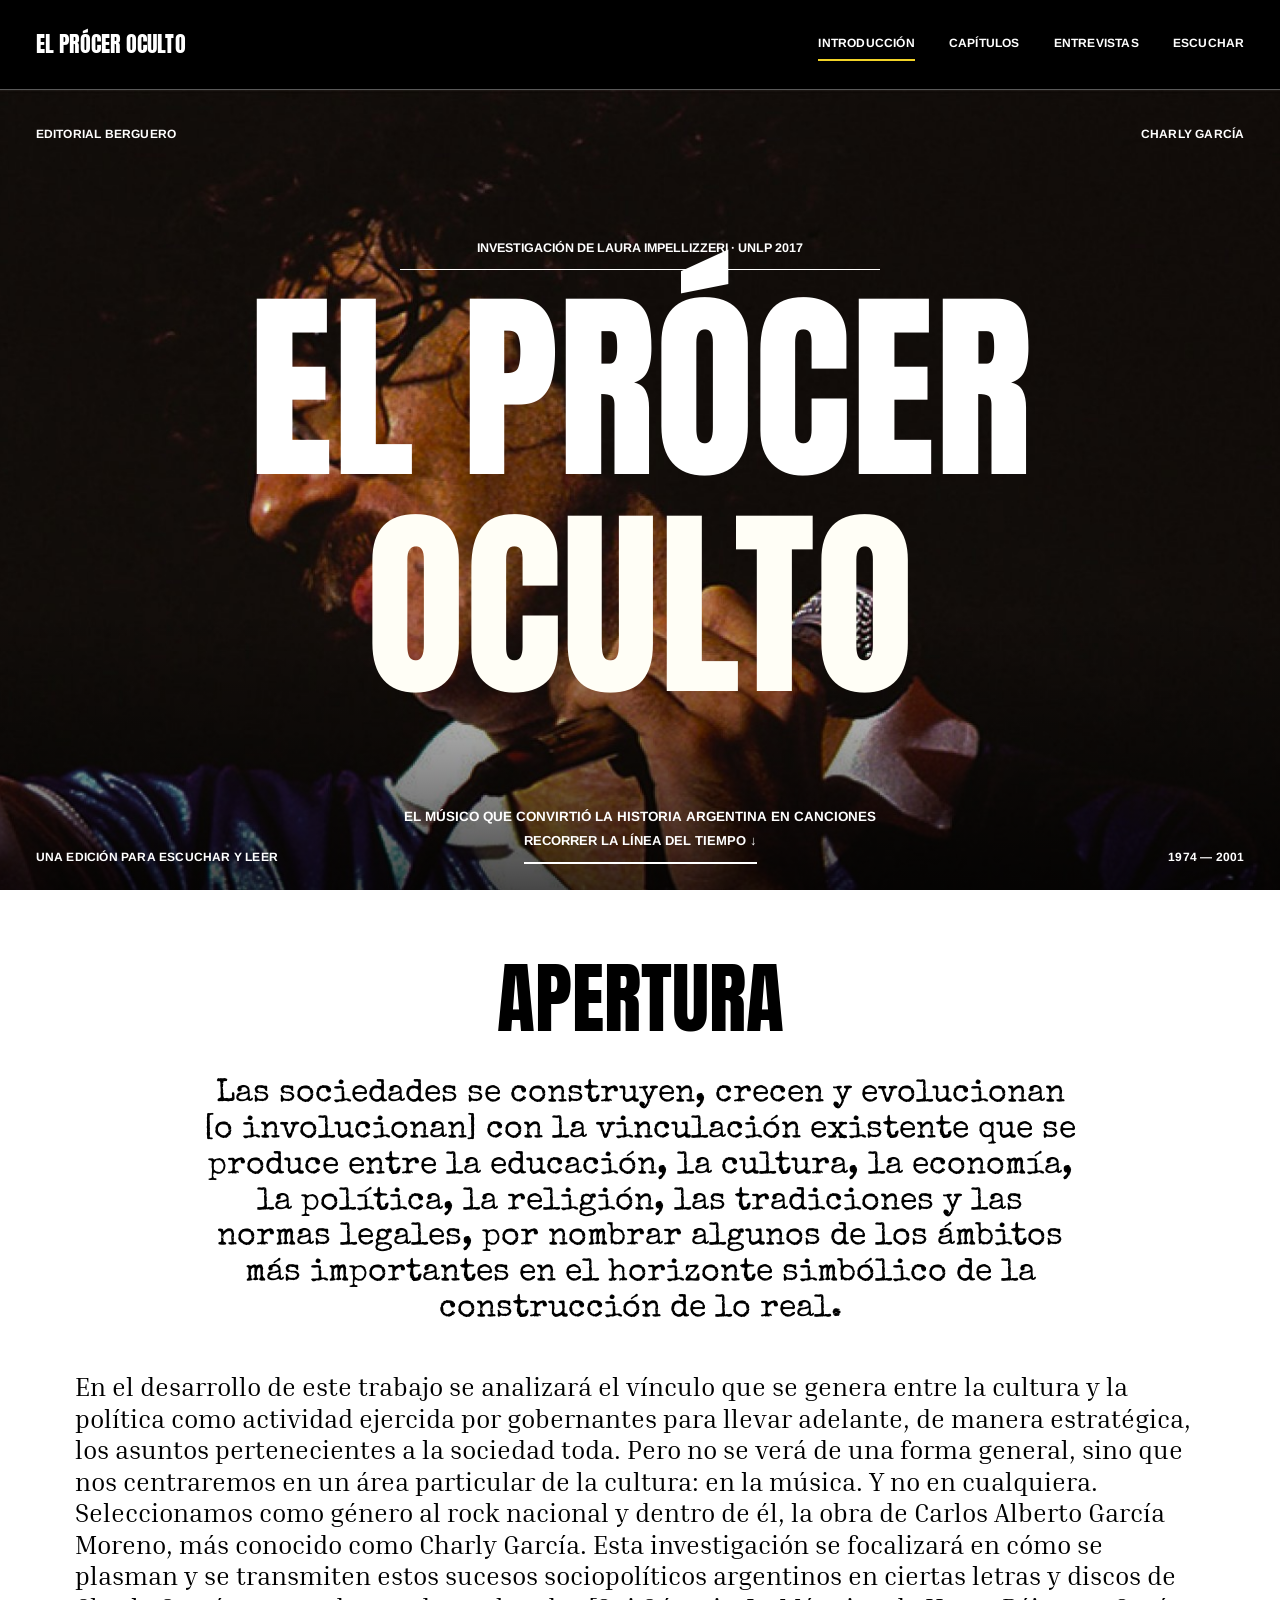
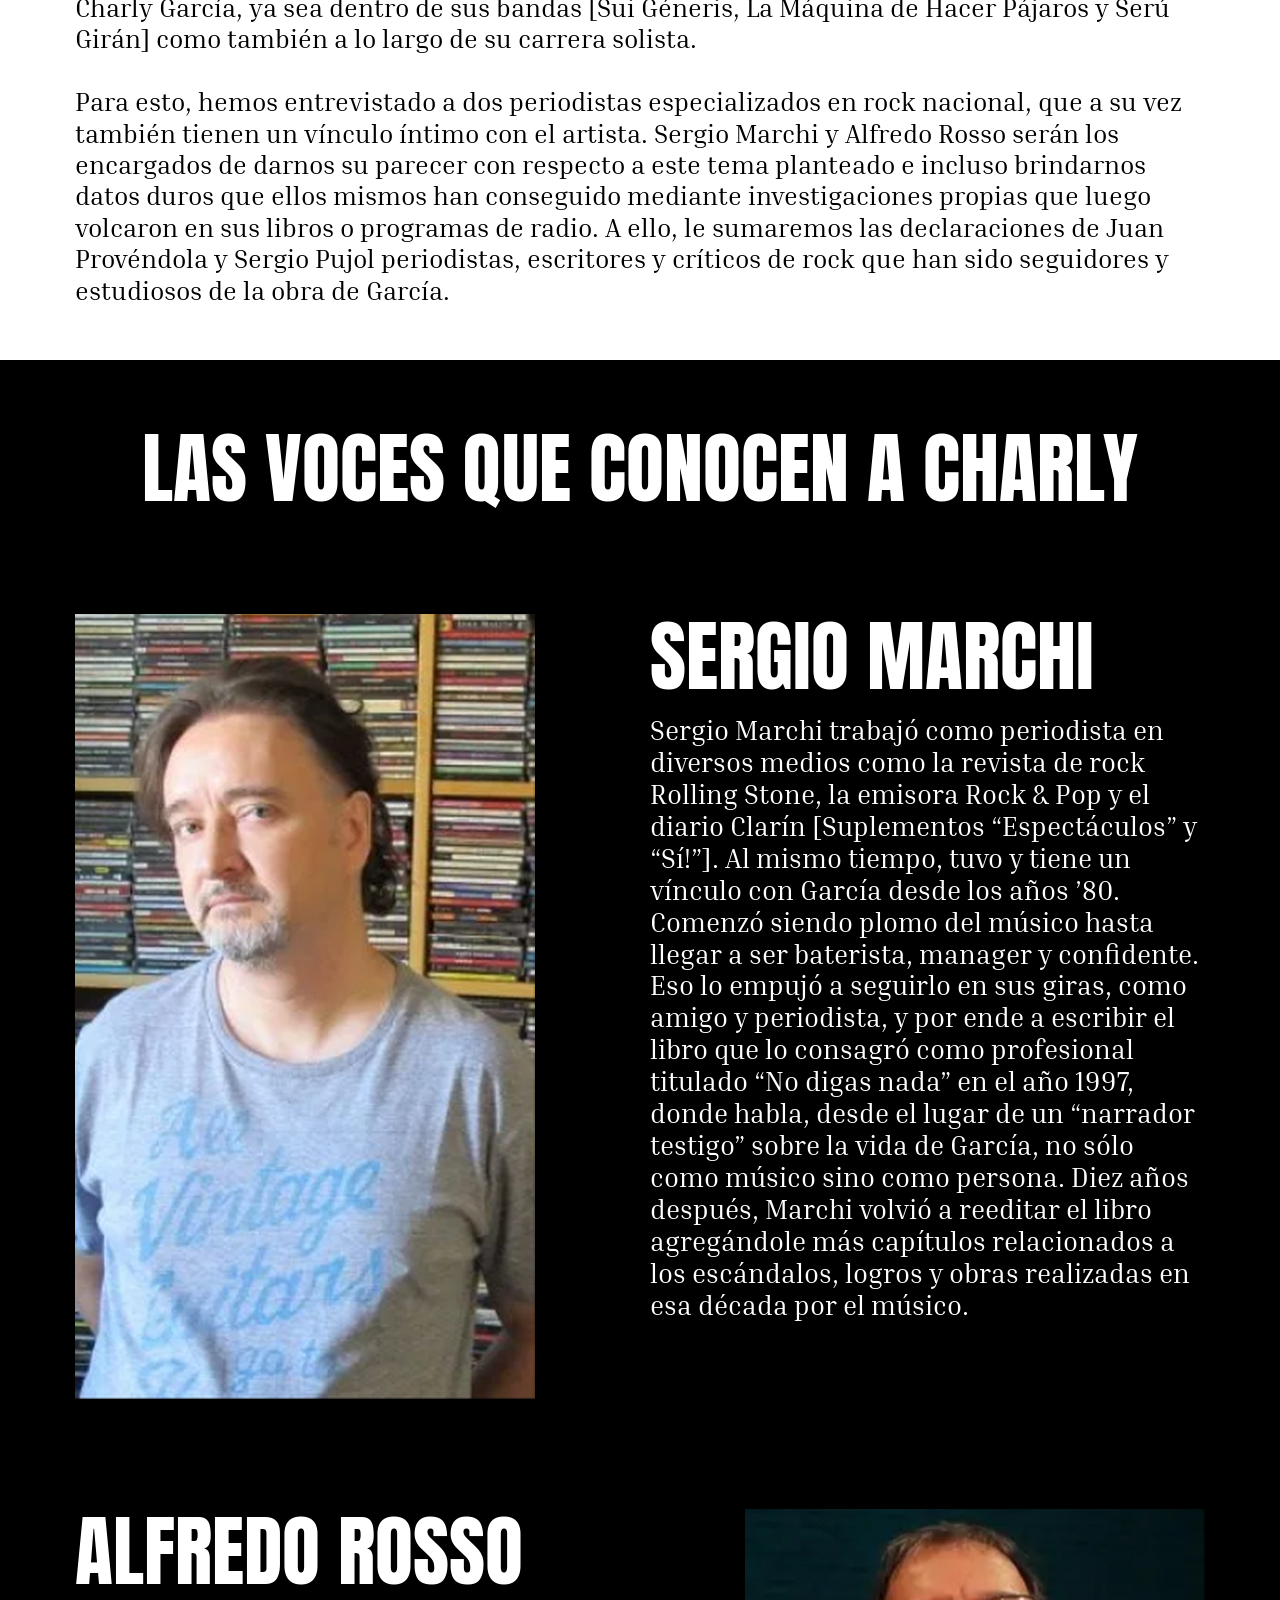
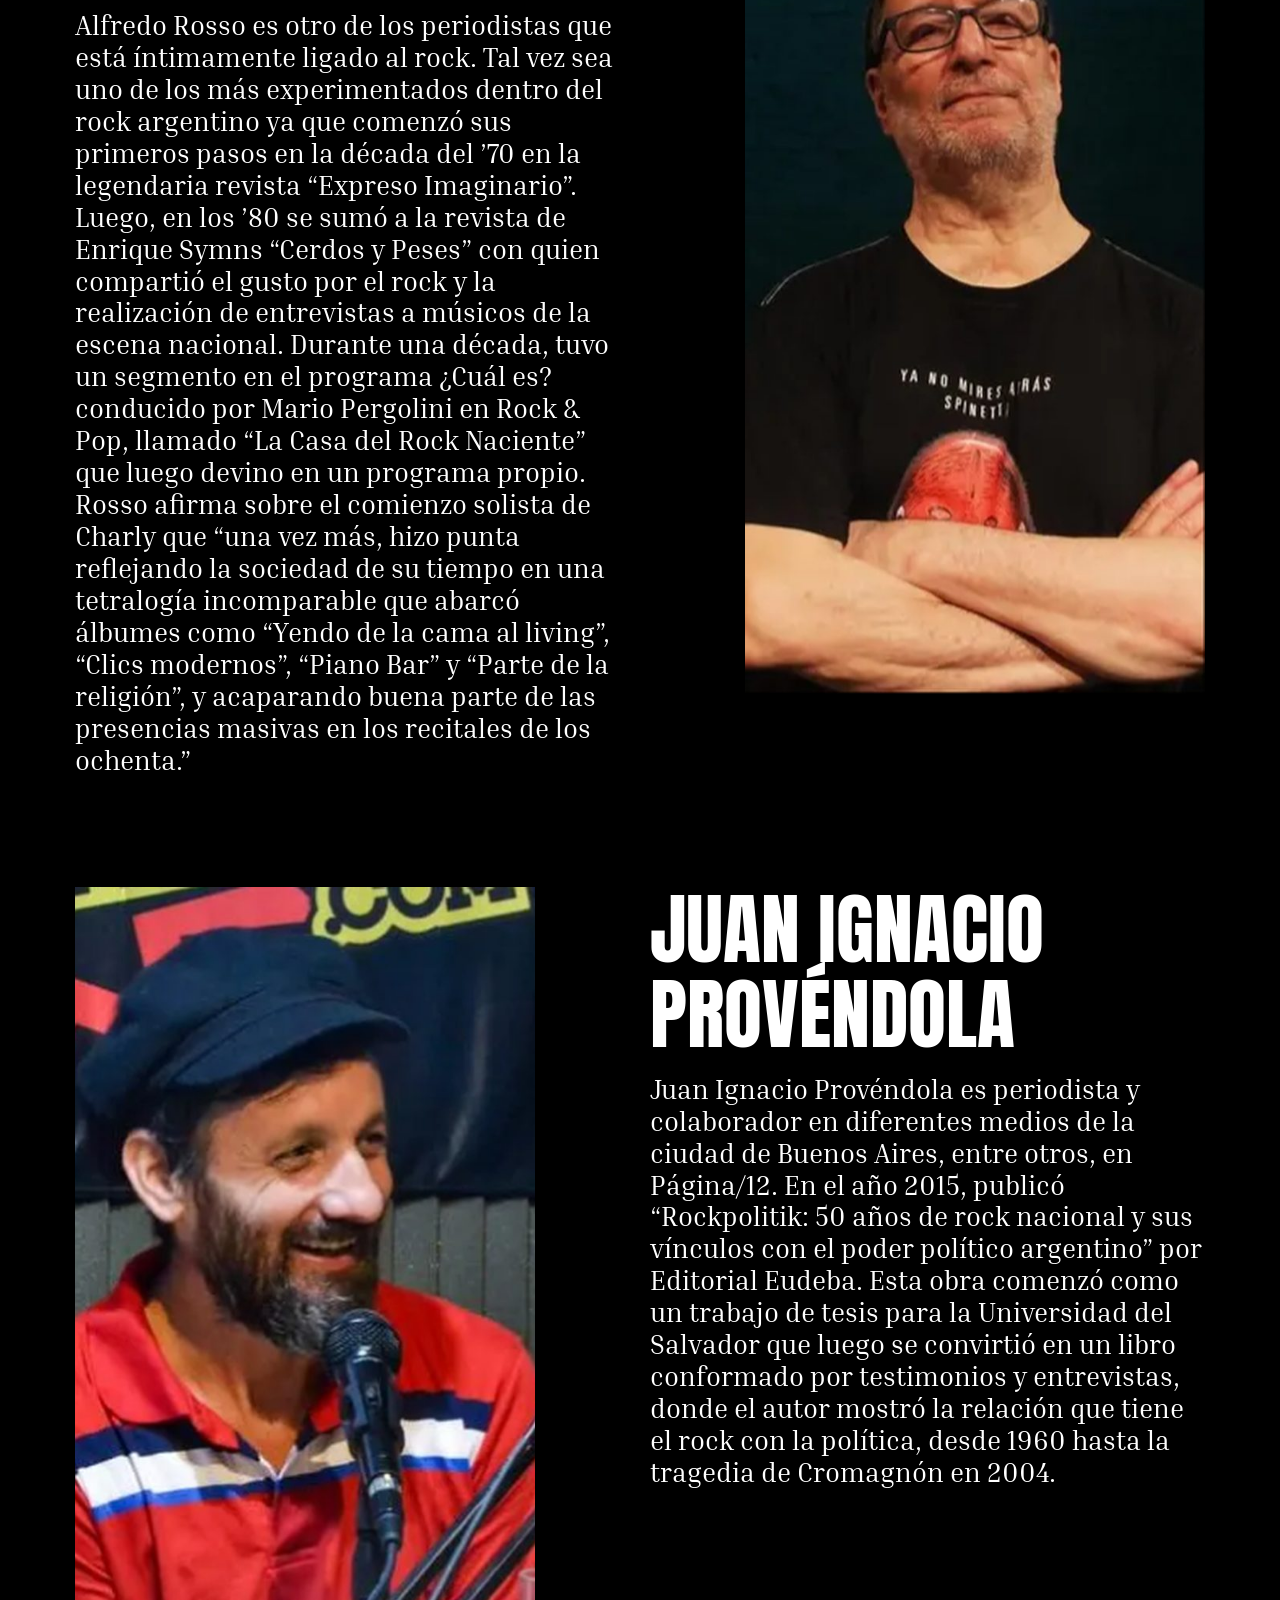
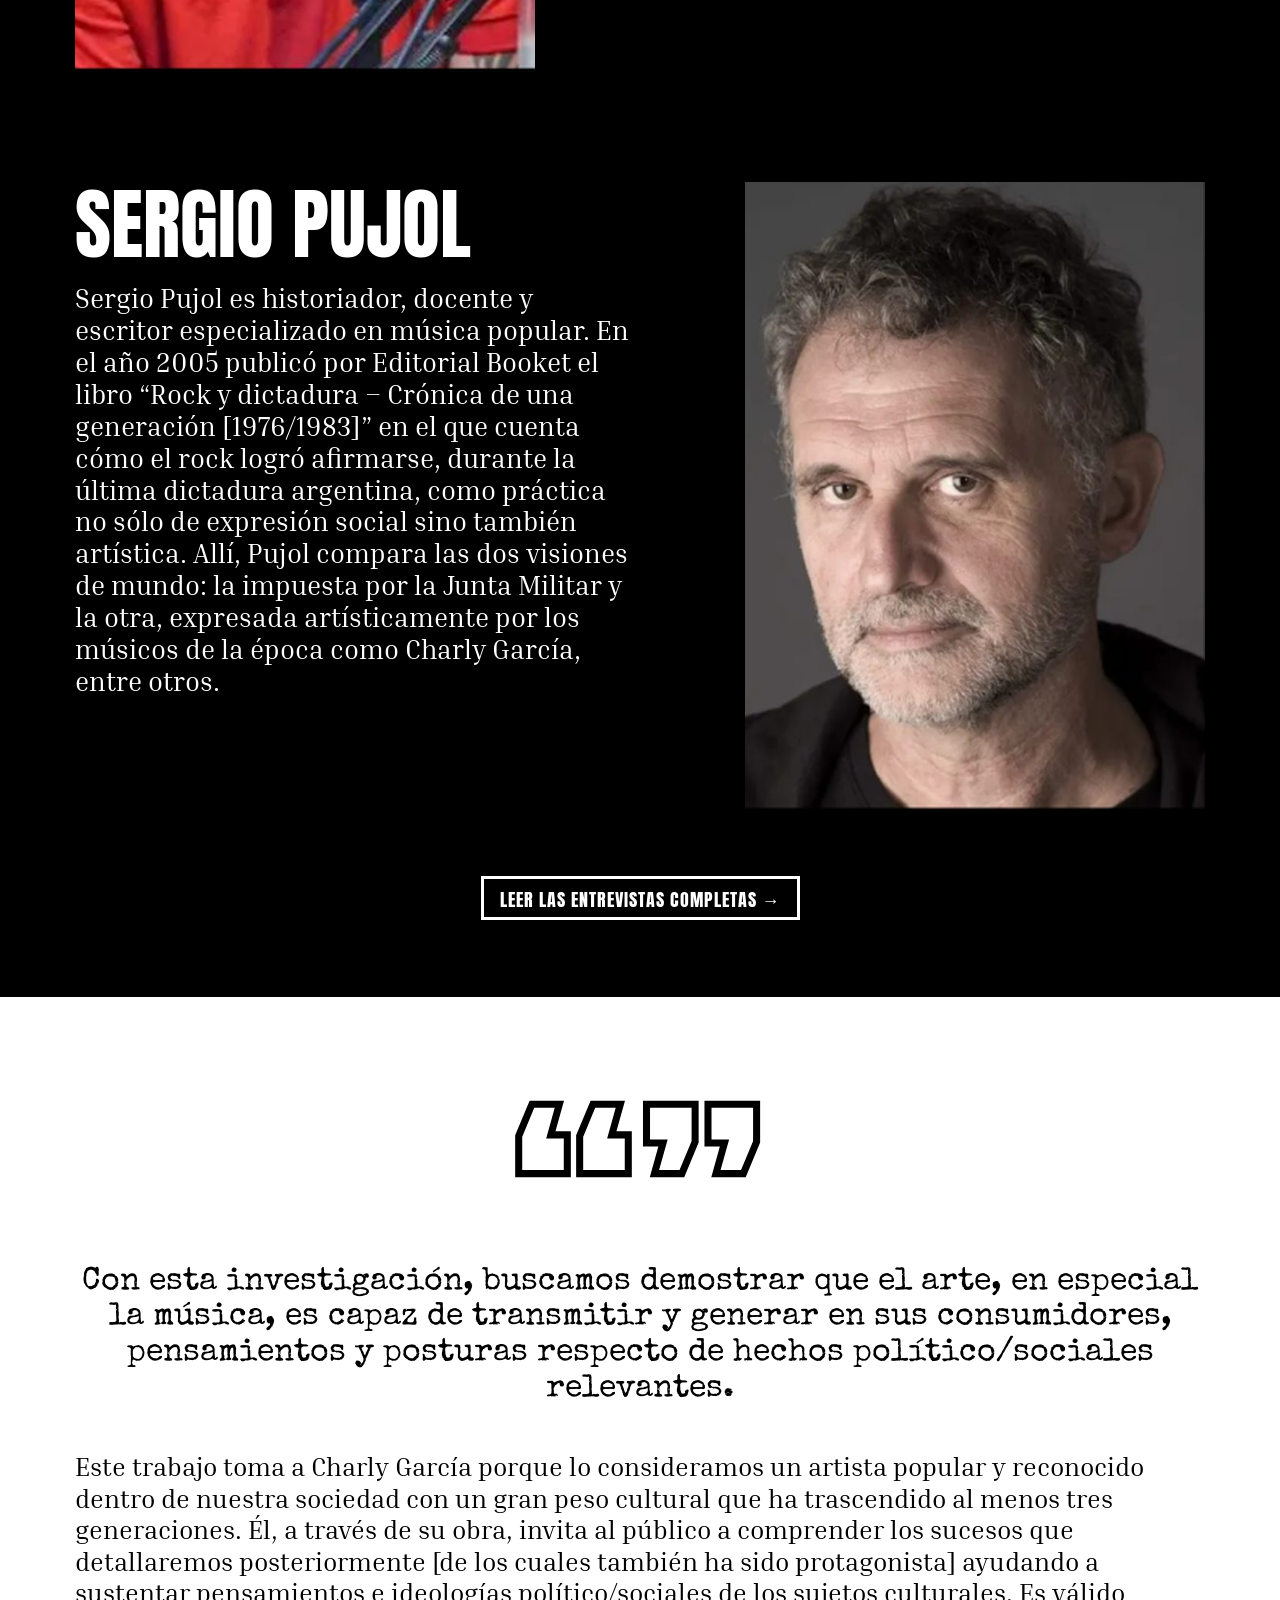
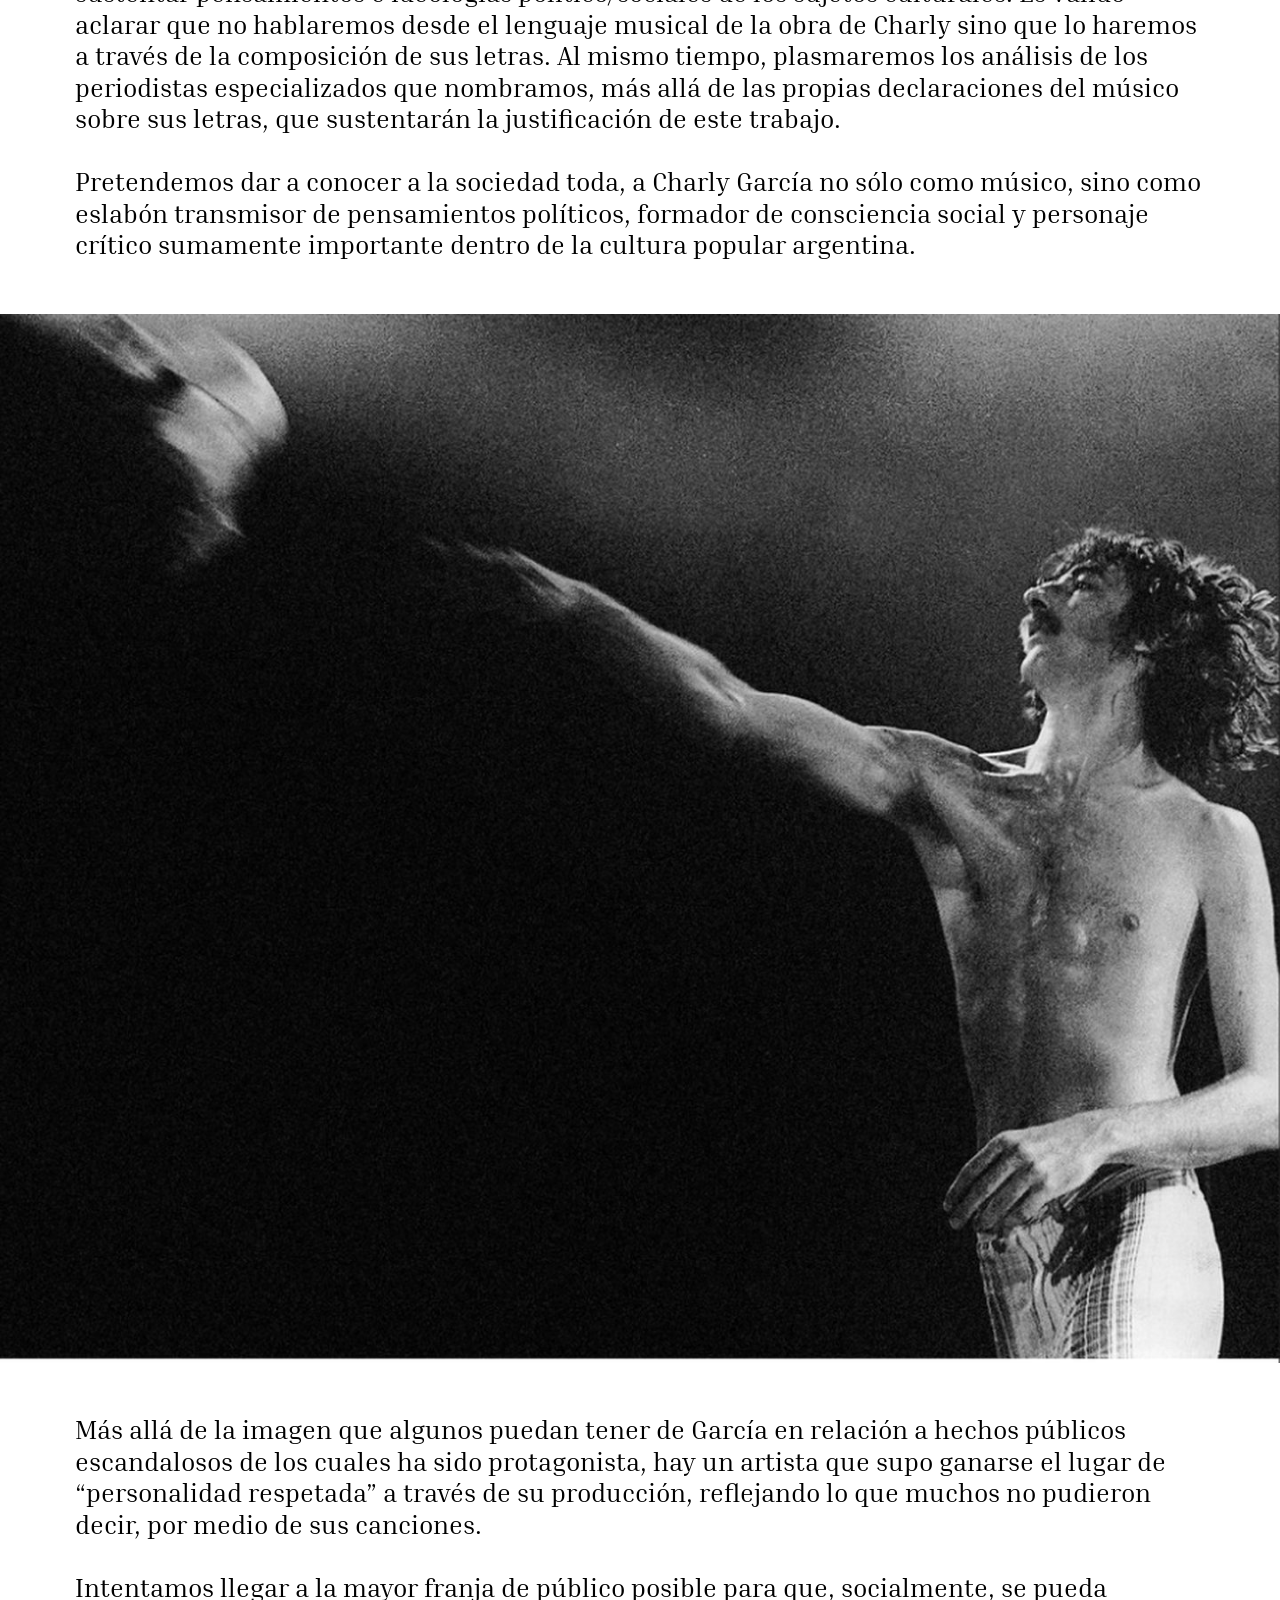
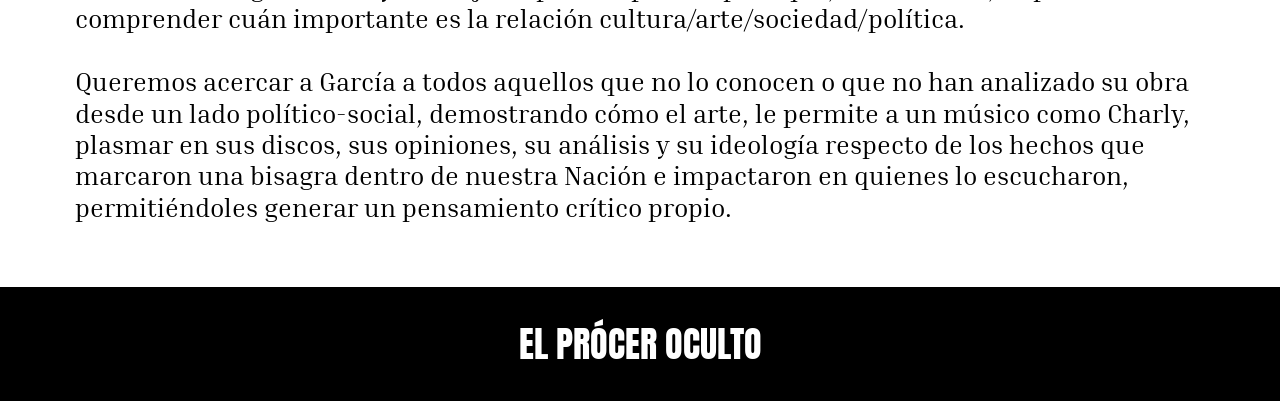
==== index.html @ 5373f26d "Add files via upload" ====
<!DOCTYPE html>
<html lang="es-AR">
<head>
  <meta charset="utf-8">
  <meta name="viewport" content="width=device-width, initial-scale=1">
  <title>El Prócer Oculto — Charly García</title>
  <meta name="description" content="Charly García: el músico que convirtió la historia argentina en canciones. Edición basada en la investigación de Laura Impellizzeri (UNLP, 2017).">
  <link rel="preload" href="assets/fonts/anton-latin-400-normal.woff2" as="font" type="font/woff2" crossorigin>
  <link rel="stylesheet" href="css/styles.css">
</head>
<body>

  <header class="nav">
    <a class="nav__marca" href="index.html">EL PRÓCER OCULTO</a>
    <nav class="nav__links" id="menu" aria-label="Principal">
      <a href="index.html" aria-current="page">INTRODUCCIÓN</a>
      <a href="capitulos.html">CAPÍTULOS</a>
      <a href="entrevistas.html">ENTREVISTAS</a>
      <a href="capitulos.html#escuchar">ESCUCHAR</a>
    </nav>
    <button class="nav__menu" type="button" aria-controls="menu" aria-expanded="false">
      <span></span><span></span><span></span>
      <b class="solo-lectores">Menú</b>
    </button>
  </header>

  <main>

    <!-- PORTADA -->
    <section class="portada">
      <img class="portada__foto" src="assets/img/hero-charly.jpg" alt="Charly García de perfil, con anteojos, cantando con un micrófono en la mano.">
      <div class="portada__fila">
        <span class="rotulo">Editorial Berguero</span>
        <span class="rotulo">Charly García</span>
      </div>
      <div class="portada__centro">
        <p class="portada__firma">INVESTIGACIÓN DE LAURA IMPELLIZZERI · UNLP 2017</p>
        <h1 class="portada__titulo"><span>El Prócer</span> <span>Oculto</span></h1>
      </div>
      <div class="portada__pie">
        <span class="rotulo">Una edición para escuchar y leer</span>
        <div>
          <p class="portada__bajada">El músico que convirtió la historia argentina en canciones</p>
          <a class="portada__ir" href="capitulos.html">RECORRER LA LÍNEA DEL TIEMPO ↓</a>
        </div>
        <span class="rotulo">1974 — 2001</span>
      </div>
    </section>

    <!-- APERTURA -->
    <section class="seccion apertura" id="apertura">
      <div class="col">
        <h2 class="titulo-seccion">Apertura</h2>
        <p class="destacado">Las sociedades se construyen, crecen y evolucionan [o involucionan] con la vinculación existente que se produce entre la educación, la cultura, la economía, la política, la religión, las tradiciones y las normas legales, por nombrar algunos de los ámbitos más importantes en el horizonte simbólico de la construcción de lo real.</p>
        <div class="prosa">
          <p>En el desarrollo de este trabajo se analizará el vínculo que se genera entre la cultura y la política como actividad ejercida por gobernantes para llevar adelante, de manera estratégica, los asuntos pertenecientes a la sociedad toda. Pero no se verá de una forma general, sino que nos centraremos en un área particular de la cultura: en la música. Y no en cualquiera. Seleccionamos como género al rock nacional y dentro de él, la obra de Carlos Alberto García Moreno, más conocido como Charly García. Esta investigación se focalizará en cómo se plasman y se transmiten estos sucesos sociopolíticos argentinos en ciertas letras y discos de Charly García, ya sea dentro de sus bandas [Sui Géneris, La Máquina de Hacer Pájaros y Serú Girán] como también a lo largo de su carrera solista.</p>
          <p>Para esto, hemos entrevistado a dos periodistas especializados en rock nacional, que a su vez también tienen un vínculo íntimo con el artista. Sergio Marchi y Alfredo Rosso serán los encargados de darnos su parecer con respecto a este tema planteado e incluso brindarnos datos duros que ellos mismos han conseguido mediante investigaciones propias que luego volcaron en sus libros o programas de radio. A ello, le sumaremos las declaraciones de Juan Provéndola y Sergio Pujol periodistas, escritores y críticos de rock que han sido seguidores y estudiosos de la obra de García.</p>
        </div>
      </div>
    </section>

    <!-- LAS VOCES -->
    <section class="seccion seccion--negra voces" id="voces">
      <div class="col">
        <h2 class="titulo-seccion">Las voces que conocen a Charly</h2>
        <div class="voces__lista">

          <article class="voz">
            <img class="voz__foto" src="assets/img/voz-marchi.jpg" alt="Sergio Marchi" loading="lazy">
            <div>
              <h3 class="voz__nombre">Sergio Marchi</h3>
              <p class="voz__bio">Sergio Marchi trabajó como periodista en diversos medios como la revista de rock Rolling Stone, la emisora Rock &amp; Pop y el diario Clarín [Suplementos “Espectáculos” y “Sí!”]. Al mismo tiempo, tuvo y tiene un vínculo con García desde los años ’80. Comenzó siendo plomo del músico hasta llegar a ser baterista, manager y confidente. Eso lo empujó a seguirlo en sus giras, como amigo y periodista, y por ende a escribir el libro que lo consagró como profesional titulado “No digas nada” en el año 1997, donde habla, desde el lugar de un “narrador testigo” sobre la vida de García, no sólo como músico sino como persona. Diez años después, Marchi volvió a reeditar el libro agregándole más capítulos relacionados a los escándalos, logros y obras realizadas en esa década por el músico.</p>
            </div>
          </article>

          <article class="voz voz--invertida">
            <img class="voz__foto" src="assets/img/voz-rosso.jpg" alt="Alfredo Rosso" loading="lazy">
            <div>
              <h3 class="voz__nombre">Alfredo Rosso</h3>
              <p class="voz__bio">Alfredo Rosso es otro de los periodistas que está íntimamente ligado al rock. Tal vez sea uno de los más experimentados dentro del rock argentino ya que comenzó sus primeros pasos en la década del ’70 en la legendaria revista “Expreso Imaginario”. Luego, en los ’80 se sumó a la revista de Enrique Symns “Cerdos y Peses” con quien compartió el gusto por el rock y la realización de entrevistas a músicos de la escena nacional. Durante una década, tuvo un segmento en el programa ¿Cuál es? conducido por Mario Pergolini en Rock &amp; Pop, llamado “La Casa del Rock Naciente” que luego devino en un programa propio. Rosso afirma sobre el comienzo solista de Charly que “una vez más, hizo punta reflejando la sociedad de su tiempo en una tetralogía incomparable que abarcó álbumes como “Yendo de la cama al living”, “Clics modernos”, “Piano Bar” y “Parte de la religión”, y acaparando buena parte de las presencias masivas en los recitales de los ochenta.”</p>
            </div>
          </article>

          <article class="voz">
            <img class="voz__foto" src="assets/img/voz-provendola.jpg" alt="Juan Ignacio Provéndola" loading="lazy">
            <div>
              <h3 class="voz__nombre">Juan Ignacio Provéndola</h3>
              <p class="voz__bio">Juan Ignacio Provéndola es periodista y colaborador en diferentes medios de la ciudad de Buenos Aires, entre otros, en Página/12. En el año 2015, publicó “Rockpolitik: 50 años de rock nacional y sus vínculos con el poder político argentino” por Editorial Eudeba. Esta obra comenzó como un trabajo de tesis para la Universidad del Salvador que luego se convirtió en un libro conformado por testimonios y entrevistas, donde el autor mostró la relación que tiene el rock con la política, desde 1960 hasta la tragedia de Cromagnón en 2004.</p>
            </div>
          </article>

          <article class="voz voz--invertida voz--corta">
            <img class="voz__foto" src="assets/img/voz-pujol.jpg" alt="Sergio Pujol" loading="lazy">
            <div>
              <h3 class="voz__nombre">Sergio Pujol</h3>
              <p class="voz__bio">Sergio Pujol es historiador, docente y escritor especializado en música popular. En el año 2005 publicó por Editorial Booket el libro “Rock y dictadura – Crónica de una generación [1976/1983]” en el que cuenta cómo el rock logró afirmarse, durante la última dictadura argentina, como práctica no sólo de expresión social sino también artística. Allí, Pujol compara las dos visiones de mundo: la impuesta por la Junta Militar y la otra, expresada artísticamente por los músicos de la época como Charly García, entre otros.</p>
            </div>
          </article>

        </div>
        <p class="voces__cta"><a class="boton" href="entrevistas.html">Leer las entrevistas completas →</a></p>
      </div>
    </section>

    <!-- CIERRE -->
    <section class="seccion cierre" id="cierre">
      <div class="col">
        <div class="comillas" aria-hidden="true">“”</div>
        <p class="destacado destacado--ancho">Con esta investigación, buscamos demostrar que el arte, en especial la música, es capaz de transmitir y generar en sus consumidores, pensamientos y posturas respecto de hechos político/sociales relevantes.</p>
        <div class="prosa">
          <p>Este trabajo toma a Charly García porque lo consideramos un artista popular y reconocido dentro de nuestra sociedad con un gran peso cultural que ha trascendido al menos tres generaciones. Él, a través de su obra, invita al público a comprender los sucesos que detallaremos posteriormente [de los cuales también ha sido protagonista] ayudando a sustentar pensamientos e ideologías político/sociales de los sujetos culturales. Es válido aclarar que no hablaremos desde el lenguaje musical de la obra de Charly sino que lo haremos a través de la composición de sus letras. Al mismo tiempo, plasmaremos los análisis de los periodistas especializados que nombramos, más allá de las propias declaraciones del músico sobre sus letras, que sustentarán la justificación de este trabajo.</p>
          <p>Pretendemos dar a conocer a la sociedad toda, a Charly García no sólo como músico, sino como eslabón transmisor de pensamientos políticos, formador de consciencia social y personaje crítico sumamente importante dentro de la cultura popular argentina.</p>
        </div>
      </div>
    </section>

    <img class="foto-ancha" src="assets/img/cierre-charly-bn.jpg" alt="Charly García en el escenario, en blanco y negro, con el brazo extendido." loading="lazy">

    <section class="cierre-final">
      <div class="col prosa">
        <p>Más allá de la imagen que algunos puedan tener de García en relación a hechos públicos escandalosos de los cuales ha sido protagonista, hay un artista que supo ganarse el lugar de “personalidad respetada” a través de su producción, reflejando lo que muchos no pudieron decir, por medio de sus canciones.</p>
        <p>Intentamos llegar a la mayor franja de público posible para que, socialmente, se pueda comprender cuán importante es la relación cultura/arte/sociedad/política.</p>
        <p>Queremos acercar a García a todos aquellos que no lo conocen o que no han analizado su obra desde un lado político-social, demostrando cómo el arte, le permite a un músico como Charly, plasmar en sus discos, sus opiniones, su análisis y su ideología respecto de los hechos que marcaron una bisagra dentro de nuestra Nación e impactaron en quienes lo escucharon, permitiéndoles generar un pensamiento crítico propio.</p>
      </div>
    </section>

  </main>

  <footer class="pie">
    <div>
      <a class="pie__marca" href="index.html">EL PRÓCER OCULTO</a>
    </div>
  </footer>

  <script src="js/main.js"></script>
</body>
</html>
---- css/styles.css ----
/* ==========================================================================
   EL PRÓCER OCULTO — estilos compartidos (landing + capítulos)
   Medidas tomadas del prototipo de Figma (lienzo de 1440 px).
   ========================================================================== */

/* ---------- Tipografías (alojadas en assets/fonts) ---------- */
@font-face { font-family: "Anton"; src: url("../assets/fonts/anton-latin-400-normal.woff2") format("woff2"); font-weight: 400; font-display: swap; }
@font-face { font-family: "Arimo"; src: url("../assets/fonts/arimo-latin-700-normal.woff2") format("woff2"); font-weight: 700; font-display: swap; }
@font-face { font-family: "Special Elite"; src: url("../assets/fonts/special-elite-latin-400-normal.woff2") format("woff2"); font-weight: 400; font-display: swap; }
@font-face { font-family: "Inria Serif"; src: url("../assets/fonts/inria-serif-latin-400-normal.woff2") format("woff2"); font-weight: 400; font-display: swap; }
@font-face { font-family: "Inria Serif"; src: url("../assets/fonts/inria-serif-latin-400-italic.woff2") format("woff2"); font-weight: 400; font-style: italic; font-display: swap; }

/* ---------- Variables ---------- */
:root {
  --negro: #0b0b0b;
  --negro-puro: #000;
  --blanco: #fff;
  --marfil: #fffef6;
  --papel: #f4efe3;
  --amarillo: #f2d327;
  --cinta: rgba(255, 212, 0, .8);
  --naranja: #ff4a1c;
  --bordo: #8a0f1e;

  --titular: "Anton", "Arial Narrow", Impact, sans-serif;
  --rotulo: "Arimo", Arial, Helvetica, sans-serif;
  --maquina: "Special Elite", "Courier New", monospace;
  --lectura: "Inria Serif", Georgia, serif;

  --ancho: 1130px;          /* columna de texto de la landing */
  --ancho-cap: 960px;       /* columna de la página de capítulos */
  --margen: clamp(20px, 2.78vw, 40px);
  --nav: 90px;
}

/* ---------- Base ---------- */
*, *::before, *::after { box-sizing: border-box; }
html { scroll-behavior: smooth; scroll-padding-top: var(--nav); -webkit-text-size-adjust: 100%; }
body { margin: 0; background: var(--blanco); color: var(--negro-puro); font-family: var(--lectura); line-height: 1.2; overflow-x: hidden; }
img { display: block; max-width: 100%; }
a { color: inherit; }
h1, h2, h3, p, figure, blockquote, ul, ol { margin: 0; padding: 0; }
ul, ol { list-style: none; }
:focus-visible { outline: 3px solid var(--amarillo); outline-offset: 3px; }
.solo-lectores { position: absolute; width: 1px; height: 1px; overflow: hidden; clip-path: inset(50%); white-space: nowrap; }
.col { width: min(var(--ancho), 100% - 2 * var(--margen)); margin-inline: auto; }

/* ---------- Navegación ---------- */
.nav { position: sticky; top: 0; z-index: 50; height: var(--nav); display: flex; align-items: center; justify-content: space-between; gap: 24px; padding-inline: var(--margen); background: var(--negro-puro); color: var(--blanco); border-bottom: 1px solid rgba(255, 255, 255, .35); }
.nav__marca { font-family: var(--titular); font-size: 22px; text-decoration: none; letter-spacing: .2px; white-space: nowrap; }
.nav__links { display: flex; align-items: center; gap: 34px; }
.nav__links a { font-family: var(--rotulo); font-weight: 700; font-size: 12px; text-decoration: none; letter-spacing: .2px; padding-block: 8px; border-bottom: 2px solid transparent; }
.nav__links a:hover, .nav__links a[aria-current="page"] { border-bottom-color: var(--amarillo); }
.nav__menu { display: none; width: 44px; height: 44px; margin-right: -9px; padding: 0; border: 0; background: none; color: inherit; cursor: pointer; }
.nav__menu span { display: block; width: 26px; height: 2px; margin: 6px auto; background: currentColor; transition: transform .2s, opacity .2s; }
@media (max-width: 760px) {
  :root { --nav: 68px; }
  .nav__menu { display: block; }
  .nav__links { position: absolute; top: 100%; left: 0; right: 0; flex-direction: column; align-items: stretch; gap: 0; padding: 8px var(--margen) 20px; background: var(--negro-puro); border-bottom: 1px solid rgba(255, 255, 255, .35); display: none; }
  .nav__links a { font-size: 14px; padding-block: 14px; border-bottom: 1px solid rgba(255, 255, 255, .15); }
  .nav.abierta .nav__links { display: flex; }
  .nav.abierta .nav__menu span:nth-child(1) { transform: translateY(8px) rotate(45deg); }
  .nav.abierta .nav__menu span:nth-child(2) { opacity: 0; }
  .nav.abierta .nav__menu span:nth-child(3) { transform: translateY(-8px) rotate(-45deg); }
}

/* ---------- Pie ---------- */
.pie { background: var(--negro-puro); color: var(--blanco); min-height: 114px; display: grid; place-items: center; padding: 28px var(--margen); text-align: center; }
.pie__marca { font-family: var(--titular); font-size: 36px; text-decoration: none; }
.pie__credito { font-family: var(--rotulo); font-weight: 700; font-size: 11px; letter-spacing: .4px; opacity: .7; margin-top: 6px; }

/* ==========================================================================
   LANDING
   ========================================================================== */

/* ---------- Portada ---------- */
.portada { position: relative; isolation: isolate; color: var(--blanco); background: var(--negro-puro); min-height: min(62.5vw, 900px); display: grid; grid-template-rows: auto 1fr auto; padding: clamp(18px, 2.9vw, 42px) var(--margen) clamp(16px, 2vw, 28px); overflow: hidden; }
.portada__foto { position: absolute; inset: 0; z-index: -1; width: 100%; height: 100%; object-fit: cover; object-position: 50% 30%; }
.portada::after { content: ""; position: absolute; inset: auto 0 0 0; height: 35%; z-index: -1; background: linear-gradient(to top, rgba(0, 0, 0, .7), transparent); }
.rotulo { font-family: var(--rotulo); font-weight: 700; font-size: 12px; letter-spacing: .2px; text-transform: uppercase; }
.portada__fila { display: flex; justify-content: space-between; gap: 16px; }
.portada__centro { align-self: center; text-align: center; padding-block: clamp(12px, 2vw, 28px); }
.portada__firma { display: inline-block; font-family: var(--rotulo); font-weight: 700; font-size: clamp(10px, .98vw, 14px); padding: 0 clamp(16px, 6vw, 88px) clamp(8px, 1vw, 14px); border-bottom: 1px solid currentColor; }
.portada__titulo { font-family: var(--titular); font-weight: 400; font-size: clamp(64px, 15.97vw, 230px); line-height: 1.06; text-transform: uppercase; margin-top: clamp(4px, .8vw, 12px); }
.portada__titulo span { display: block; }
.portada__titulo span + span { color: var(--marfil); }
.portada__bajada { font-family: var(--rotulo); font-weight: 700; font-size: clamp(11px, 1.05vw, 15px); text-transform: uppercase; }
.portada__ir { display: inline-block; margin-top: 8px; padding-bottom: 14px; font-family: var(--rotulo); font-weight: 700; font-size: 13px; text-decoration: none; border-bottom: 2px solid currentColor; }
.portada__ir:hover { color: var(--amarillo); }
.portada__pie { display: grid; grid-template-columns: 1fr auto 1fr; align-items: end; gap: 16px; }
.portada__pie > :nth-child(2) { text-align: center; }
.portada__pie > :last-child { text-align: right; }
@media (max-width: 760px) {
  .portada { min-height: 78vh; }
  .portada__pie { grid-template-columns: 1fr; justify-items: center; text-align: center; }
  .portada__pie > :last-child { text-align: center; }
  .portada__pie > :first-child { order: 2; }
}

/* ---------- Bloques de texto ---------- */
.seccion { padding-block: clamp(48px, 5vw, 72px) clamp(40px, 4.2vw, 60px); }
.seccion--negra { background: var(--negro-puro); color: var(--blanco); }
.titulo-seccion { font-family: var(--titular); font-weight: 400; font-size: clamp(44px, 6.1vw, 88px); line-height: 1.15; text-transform: uppercase; text-align: center; }
.destacado { font-family: var(--maquina); font-size: clamp(21px, 2.5vw, 36px); line-height: 1.12; text-align: center; max-width: 884px; margin-inline: auto; }
.destacado--ancho { max-width: none; }
.prosa { font-size: clamp(18px, 2.05vw, 29px); line-height: 1.2; }
.prosa p + p { margin-top: 1.2em; }
.apertura .destacado { margin-top: clamp(20px, 2.6vw, 38px); }
.apertura .prosa { margin-top: clamp(28px, 3.4vw, 50px); }

/* ---------- Las voces ---------- */
.voces { padding-bottom: clamp(56px, 6vw, 96px); }
.voces__lista { margin-top: clamp(36px, 7.8vw, 112px); display: grid; gap: clamp(48px, 8.6vw, 126px); }
.voz { display: grid; grid-template-columns: 1fr 1fr; column-gap: 20px; align-items: start; }
.voz__foto { width: 100%; max-width: 460px; aspect-ratio: 460 / 785; object-fit: cover; background: #d9d9d9; }
.voz__nombre { font-family: var(--titular); font-weight: 400; font-size: clamp(40px, 6.1vw, 88px); line-height: 1.1; text-transform: uppercase; }
.voz__bio { margin-top: clamp(10px, 1.2vw, 18px); font-size: clamp(18px, 2.08vw, 30px); line-height: 1.2; }
.voz--invertida .voz__foto { order: 2; justify-self: end; }
.voz--corta .voz__foto { aspect-ratio: 460 / 630; }
@media (max-width: 760px) {
  .voz { grid-template-columns: 1fr; row-gap: 20px; }
  .voz--invertida .voz__foto { order: 0; justify-self: start; }
  .voz__foto { max-width: 320px; aspect-ratio: 4 / 5; }
}

/* ---------- Cierre ---------- */
.comillas { font-family: var(--titular); font-size: clamp(150px, 20.8vw, 300px); line-height: 1.2; height: .62em; overflow: hidden; text-align: center; color: transparent; -webkit-text-stroke: clamp(4px, .55vw, 8px) var(--negro-puro); paint-order: stroke fill; letter-spacing: .02em; }
.cierre .destacado { margin-top: clamp(24px, 3vw, 44px); }
.cierre .prosa { margin-top: clamp(28px, 3.4vw, 50px); }
.foto-ancha { width: 100%; max-height: 1180px; object-fit: cover; object-position: 50% 30%; background: var(--negro-puro); }
.cierre-final { padding-block: clamp(36px, 4vw, 58px) clamp(48px, 5vw, 72px); }

/* ==========================================================================
   CAPÍTULOS
   ========================================================================== */

.pagina-capitulos { background: var(--blanco); }

/* ---------- Cabecera ---------- */
.cabecera { background: var(--negro); color: var(--amarillo); min-height: min(55vw, 792px); display: flex; align-items: center; padding: clamp(48px, 8vw, 120px) var(--margen); }
.cabecera__in { width: min(var(--ancho-cap), 100%); margin-left: clamp(0px, 20.4vw - 40px, 294px); }
.cabecera__titulo { font-family: var(--titular); font-weight: 400; font-size: clamp(54px, 9.72vw, 140px); line-height: .907; letter-spacing: -.005em; text-transform: uppercase; }
.cabecera__titulo span { display: block; }
.indice { margin-top: clamp(28px, 3vw, 44px); }
.indice__rotulo { font-family: var(--titular); font-size: 14px; letter-spacing: 2.8px; text-transform: uppercase; }
.indice__lista { display: flex; flex-wrap: wrap; gap: 10px; margin-top: 12px; }
.indice__lista a { display: grid; place-items: center; width: clamp(58px, 6.3vw, 91px); height: clamp(56px, 5.9vw, 85px); border: 3px solid var(--papel); color: var(--papel); font-family: var(--titular); font-size: clamp(30px, 3.47vw, 50px); line-height: 1; text-decoration: none; transition: background .15s, color .15s, transform .15s; }
.indice__lista a:hover, .indice__lista a.activo { background: var(--amarillo); border-color: var(--amarillo); color: var(--negro); transform: rotate(-2deg); }

/* ---------- Banda de capítulo (foto a sangre) ---------- */
.banda { position: relative; isolation: isolate; overflow: hidden; background: var(--negro-puro); color: var(--blanco); aspect-ratio: 1440 / 866; max-height: 866px; width: 100%; display: flex; align-items: center; padding-inline: clamp(20px, 16.67vw, 240px) var(--margen); }
.banda__foto { position: absolute; inset: 0; z-index: -2; width: 100%; height: 100%; object-fit: cover; }
.banda__tinte { position: absolute; inset: 0; z-index: -1; mix-blend-mode: color; }
.banda::after { content: ""; position: absolute; inset: 0; z-index: -1; background: radial-gradient(ellipse at 35% 50%, rgba(0, 0, 0, .28), transparent 62%); pointer-events: none; }
.banda--provisoria::before { content: "imagen provisoria"; position: absolute; right: 14px; bottom: 12px; padding: 4px 8px; background: var(--papel); color: var(--negro); font-family: var(--maquina); font-size: 11px; letter-spacing: 1.2px; text-transform: uppercase; }
.banda__in { display: flex; align-items: center; gap: clamp(18px, 8.9vw, 128px); }
.banda__num { flex: none; }
.numblk { display: grid; place-items: center; width: clamp(74px, 10.8vw, 155px); height: clamp(70px, 10.3vw, 148px); transform: rotate(-2deg); background: var(--color, var(--bordo)); font-family: var(--titular); font-size: clamp(62px, 9.72vw, 140px); line-height: .9; color: var(--blanco); }
.numblk span { transform: rotate(-2deg); }
.banda__cm { display: block; margin-top: clamp(8px, 1vw, 14px); font-family: var(--titular); font-size: clamp(11px, .97vw, 14px); letter-spacing: 1.68px; text-transform: uppercase; white-space: nowrap; }
.banda__titulo { font-family: var(--titular); font-weight: 400; font-size: clamp(44px, 8.89vw, 128px); line-height: .99; text-transform: uppercase; text-shadow: 0 2px 24px rgba(0, 0, 0, .35); }
@media (max-width: 760px) {
  .banda { aspect-ratio: auto; min-height: 62vw; padding-block: 36px; }
}

/* ---------- Cuerpo del capítulo ---------- */
.cap__cuerpo { padding: clamp(44px, 5.6vw, 80px) var(--margen) clamp(64px, 8vw, 116px); }
.cap--oscuro .cap__cuerpo { background: var(--negro); color: var(--blanco); }
.cap__in { width: min(var(--ancho-cap), 100%); margin-inline: auto; }
.cg { display: grid; grid-template-columns: 197px 1fr; column-gap: 44px; align-items: start; }
.cap--oscuro .cg { grid-template-columns: 1fr 197px; }
.cap--oscuro .cl { order: 2; text-align: right; }
.cl { font-family: var(--titular); font-size: 14px; line-height: 1.6; letter-spacing: 1.68px; text-transform: uppercase; padding-top: 6px; }
.cl__anios { display: block; font-size: clamp(30px, 2.9vw, 42px); line-height: 1.05; letter-spacing: 0; color: var(--color); }
.cl__orig { display: block; margin-top: 12px; font-family: var(--maquina); font-size: 12px; line-height: 1.35; letter-spacing: .4px; text-transform: none; opacity: .75; }
.hd3 { font-family: var(--titular); font-weight: 400; font-size: clamp(30px, 3.6vw, 52px); line-height: 1.02; text-transform: uppercase; color: var(--color); }
.cap--oscuro .hd3 { color: var(--color-claro, var(--color)); }
.bj { margin-top: 18px; max-width: 568px; font-family: var(--maquina); font-size: clamp(16px, 1.25vw, 18px); line-height: 1.6; }
.pull { margin-top: 30px; padding-left: 18px; border-left: 6px solid var(--naranja); }
.pull p { font-family: var(--titular); font-size: clamp(26px, 2.64vw, 38px); line-height: 1.08; text-transform: uppercase; }
.pull footer, .recorte footer { margin-top: 10px; font-family: var(--maquina); font-size: 13px; line-height: 1.4; letter-spacing: .3px; }
.chips { display: flex; flex-wrap: wrap; gap: 8px; margin-top: 26px; }
.chips a { display: inline-block; padding: 6px 10px 3px; border: 2px solid currentColor; font-family: var(--maquina); font-size: 13px; line-height: 1.6; text-decoration: none; transition: background .15s, color .15s; }
.chips a:hover { background: var(--amarillo); border-color: var(--amarillo); color: var(--negro); }

/* ---------- Trío de recortes ---------- */
.trio { display: grid; grid-template-columns: repeat(3, 280px); justify-content: space-between; margin-top: clamp(56px, 5.6vw, 80px); padding-inline: 10px; }
.cut { position: relative; width: 280px; min-height: 350px; background: var(--papel); color: var(--negro); box-shadow: 0 10px 26px rgba(0, 0, 0, .22); }
.cut:nth-child(1) { transform: rotate(-3deg); }
.cut:nth-child(2) { transform: rotate(-1deg); margin-top: 14px; }
.cut:nth-child(3) { transform: rotate(5.16deg); }
.cut::before { content: ""; position: absolute; top: -15px; left: 141px; width: 70px; height: 22px; background: var(--cinta); transform: rotate(-4deg); z-index: 2; }
.cut__tag { position: absolute; left: 22px; bottom: -4px; padding: 4px 6px 2px; background: var(--papel); color: var(--negro); font-family: var(--maquina); font-size: 12px; line-height: 1.15; letter-spacing: 1.2px; text-transform: uppercase; box-shadow: 0 1px 0 rgba(0, 0, 0, .25); z-index: 2; }
.cut--foto { background: #c9c6bd radial-gradient(rgba(11, 11, 11, .55) 1.1px, transparent 1.4px) 0 0 / 6px 6px; }
.cut--foto img { position: absolute; inset: 0; width: 100%; height: 100%; object-fit: cover; filter: grayscale(1) contrast(1.08); }
.cut--foto.sin-foto::after { content: "falta la foto"; position: absolute; inset: 0; display: grid; place-items: center; font-family: var(--maquina); font-size: 13px; letter-spacing: 1.2px; text-transform: uppercase; color: var(--negro); }
.recorte { padding: 34px 24px 40px; display: flex; flex-direction: column; justify-content: center; }
.recorte p { font-family: var(--maquina); font-size: 19px; line-height: 1.34; }
.recorte p::before { content: "“"; }
.recorte p::after { content: "”"; }
.recorte footer { border-top: 2px solid var(--negro); padding-top: 8px; margin-top: 16px; }
.recorte--color { background: var(--color); color: var(--blanco); }
.recorte--color footer { border-top-color: currentColor; }
.recorte--amarillo { background: var(--amarillo); }
@media (max-width: 940px) {
  .cg, .cap--oscuro .cg { grid-template-columns: 1fr; row-gap: 20px; }
  .cap--oscuro .cl { order: 0; text-align: left; }
  .trio { grid-template-columns: repeat(auto-fit, 280px); justify-content: center; gap: 40px 28px; }
}

/* ---------- Archivo sonoro ---------- */
.sonoro { background: var(--negro); color: var(--papel); padding: clamp(56px, 6.6vw, 96px) var(--margen) clamp(64px, 7.6vw, 110px); }
.sonoro__in { width: min(var(--ancho-cap), 100%); margin-inline: auto; }
.sonoro__titulo { font-family: var(--titular); font-weight: 400; font-size: clamp(48px, 7vw, 100px); line-height: .95; text-transform: uppercase; color: var(--amarillo); }
.sonoro__bajada { margin-top: 14px; font-family: var(--maquina); font-size: 16px; line-height: 1.6; }
.pistas { margin-top: clamp(28px, 3.4vw, 48px); border-top: 3px solid var(--papel); }
.pistas a { display: grid; grid-template-columns: 76px 1fr auto; align-items: center; column-gap: 18px; padding: 14px 6px 10px; border-bottom: 1px solid rgba(244, 239, 227, .4); text-decoration: none; transition: background .15s, color .15s; }
.pistas a:hover { background: var(--amarillo); color: var(--negro); }
.pistas__cap { font-family: var(--titular); font-size: 30px; line-height: 1; }
.pistas__tema { font-family: var(--titular); font-size: clamp(20px, 2vw, 28px); line-height: 1.1; text-transform: uppercase; }
.pistas__dato { display: block; margin-top: 4px; font-family: var(--maquina); font-size: 13px; line-height: 1.4; text-transform: none; }
.pistas__ir { font-family: var(--rotulo); font-weight: 700; font-size: 12px; text-transform: uppercase; white-space: nowrap; }
@media (max-width: 560px) {
  .pistas a { grid-template-columns: 48px 1fr; }
  .pistas__ir { display: none; }
}

@media (prefers-reduced-motion: reduce) {
  html { scroll-behavior: auto; }
  * { transition: none !important; }
}

/* ==========================================================================
   ENTREVISTAS
   ========================================================================== */

.solo-movil { display: none; }
@media (max-width: 760px) { .solo-movil { display: inline; } }

/* ---------- Cabecera ---------- */
.cabecera--entrevistas { position: relative; justify-content: space-between; gap: 40px; padding-bottom: clamp(72px, 9vw, 130px); overflow: hidden; }
.cabecera--entrevistas .cabecera__in { width: min(700px, 100%); margin-left: clamp(0px, 9.7vw - 40px, 100px); }
.cabecera--entrevistas .cabecera__titulo { font-size: clamp(50px, 8.2vw, 118px); }
.cabecera__bajada { margin-top: 30px; max-width: 520px; font-family: var(--maquina); font-size: clamp(15px, 1.2vw, 17px); line-height: 1.6; color: var(--papel); }
/* marca de grabación */
.rec { display: inline-flex; align-items: center; gap: 10px; margin-bottom: 18px; font-family: var(--maquina); font-size: 13px; letter-spacing: 1.6px; text-transform: uppercase; color: var(--papel); }
.rec__punto { width: 12px; height: 12px; border-radius: 50%; background: var(--naranja); animation: rec 1.4s steps(2, jump-none) infinite; }
@keyframes rec { 50% { opacity: .15; } }
/* trazo de marcador bajo una palabra */
.trazo { font-style: normal; position: relative; white-space: nowrap; color: var(--negro); z-index: 0; padding-inline: .08em; }
.trazo::before { content: ""; position: absolute; inset: .12em -.06em .04em; z-index: -1; background: var(--amarillo); transform: rotate(-1.6deg) skewX(-6deg); clip-path: polygon(0 8%, 12% 0, 31% 6%, 55% 1%, 78% 7%, 100% 2%, 98% 92%, 80% 100%, 58% 94%, 34% 99%, 11% 93%, 2% 100%); }
.cabecera--entrevistas .trazo { color: var(--negro); }
.cabecera--entrevistas .cabecera__titulo { color: var(--amarillo); }
.cabecera--entrevistas .trazo::before { background: var(--papel); }
/* retratos pegados con cinta */
.cabecera__fotos { position: relative; flex: none; width: 400px; height: 440px; margin-right: clamp(0px, 6vw - 40px, 60px); }
.retrato { position: absolute; width: 220px; min-height: 0; height: 280px; border: 8px solid var(--papel); }
.retrato:nth-child(1) { left: 0; top: 0; transform: rotate(-5deg); }
.retrato:nth-child(2) { right: 0; bottom: 0; top: auto; margin: 0; transform: rotate(4deg); }
.retrato::before { left: 70px; }
.retrato img { object-position: 50% 20%; }
/* sello de goma */
.sello { position: absolute; left: 6px; bottom: 34px; padding: 6px 12px 3px; border: 3px solid var(--naranja); color: var(--naranja); font-family: var(--titular); font-size: 22px; letter-spacing: 3px; text-transform: uppercase; transform: rotate(-11deg); opacity: .85; mix-blend-mode: screen; -webkit-mask-image: radial-gradient(#000 55%, transparent 56%), linear-gradient(#000, #000); -webkit-mask-size: 5px 5px, 100% 100%; -webkit-mask-composite: source-in; mask-image: radial-gradient(#000 62%, transparent 64%); mask-size: 4px 4px; }
/* borde de papel rasgado */
.rasgado { position: absolute; left: 0; right: 0; bottom: -1px; width: 100%; height: clamp(18px, 2.8vw, 40px); fill: var(--blanco); }
@media (max-width: 1020px) { .cabecera__fotos { display: none; } }

/* ---------- Etapas ---------- */
.etapa__barra { position: sticky; top: var(--nav); z-index: 5; background: var(--negro); color: var(--papel); border-bottom: 4px solid var(--color); }
.etapa__in { display: flex; align-items: baseline; gap: 16px; width: min(var(--ancho-cap), 100% - 2 * var(--margen)); margin-inline: auto; padding: 12px 0 8px; text-decoration: none; font-family: var(--titular); text-transform: uppercase; }
.etapa__num { display: inline-block; padding: 2px 8px 0; background: var(--color); color: var(--blanco); font-size: 26px; line-height: 1.15; transform: rotate(-2deg); }
.etapa__titulo { font-size: clamp(20px, 2.2vw, 30px); line-height: 1.1; }
.etapa__anios { font-size: 14px; letter-spacing: 1.68px; opacity: .8; }
.etapa__ir { margin-left: auto; font-family: var(--rotulo); font-weight: 700; font-size: 11px; letter-spacing: .4px; white-space: nowrap; }
.etapa__in:hover .etapa__ir { color: var(--amarillo); }
.etapa__cuerpo { width: min(var(--ancho-cap), 100% - 2 * var(--margen)); margin-inline: auto; padding-block: clamp(8px, 1.4vw, 20px) clamp(36px, 4.4vw, 64px); }

/* ---------- Pregunta y respuestas ---------- */
.qa { display: grid; grid-template-columns: 78px minmax(0, 1fr) 290px; column-gap: 28px; row-gap: 22px; padding-block: clamp(34px, 3.9vw, 56px); border-bottom: 3px solid var(--negro); }
.qa:last-child { border-bottom: 0; }
.qa__num { grid-row: 1 / span 2; }
.qa__num span { display: grid; place-items: center; width: 70px; height: 66px; background: var(--negro); color: var(--blanco); font-family: var(--titular); font-size: 46px; line-height: 1; transform: rotate(-2deg); }
.qa:nth-of-type(even) .qa__num span { transform: rotate(2deg); background: var(--color); }
.qa__pregunta { grid-column: 2 / -1; font-family: var(--maquina); font-weight: 400; font-size: clamp(16px, 1.32vw, 19px); line-height: 1.5; max-width: 760px; }
.rosso cite, .marchi cite { display: block; font-family: var(--titular); font-style: normal; font-size: 14px; letter-spacing: 1.68px; text-transform: uppercase; }
.rosso cite { color: var(--color); padding-bottom: 6px; margin-bottom: 12px; border-bottom: 2px solid currentColor; width: fit-content; }
.rosso p { font-family: var(--lectura); font-size: clamp(18px, 1.46vw, 21px); line-height: 1.42; }
.marchi { align-self: start; width: 100%; min-height: 0; padding: 26px 22px 34px; transform: rotate(1.6deg); }
.qa:nth-of-type(even) .marchi { transform: rotate(-1.8deg); }
.marchi::before { left: 110px; }
.marchi cite { margin-bottom: 10px; }
.marchi p { font-family: var(--maquina); font-size: 16px; line-height: 1.45; }
.marchi--corta p { font-family: var(--titular); font-size: 27px; line-height: 1.1; text-transform: uppercase; }
.marchi-vacio { align-self: start; display: grid; place-items: center; min-height: 110px; border: 2px dashed rgba(11, 11, 11, .35); transform: rotate(1.2deg); }
.marchi-vacio span { font-family: var(--maquina); font-size: 12px; letter-spacing: 1.2px; text-transform: uppercase; opacity: .6; }
@media (max-width: 860px) {
  .qa { grid-template-columns: 58px minmax(0, 1fr); column-gap: 16px; }
  .qa__num { grid-row: auto; }
  .qa__num span { width: 54px; height: 52px; font-size: 34px; }
  .qa__pregunta { grid-column: 2; }
  .rosso, .marchi, .marchi-vacio { grid-column: 1 / -1; }
  .marchi { max-width: 340px; justify-self: end; margin-top: 8px; }
  .marchi-vacio { display: none; }
  .etapa__ir { display: none; }
}

/* ---------- Enlaces de salida ---------- */
.volver { display: flex; flex-wrap: wrap; justify-content: space-between; gap: 16px; width: min(var(--ancho-cap), 100% - 2 * var(--margen)); margin-inline: auto; padding-block: 8px clamp(48px, 5.6vw, 80px); }
.volver a, .boton { display: inline-block; padding: 10px 16px 7px; border: 3px solid currentColor; font-family: var(--titular); font-size: 18px; letter-spacing: 1px; text-transform: uppercase; text-decoration: none; transition: background .15s, color .15s, border-color .15s; }
.volver a:hover, .boton:hover { background: var(--amarillo); border-color: var(--amarillo); color: var(--negro); }
.voces__cta { margin-top: clamp(40px, 5vw, 72px); text-align: center; }
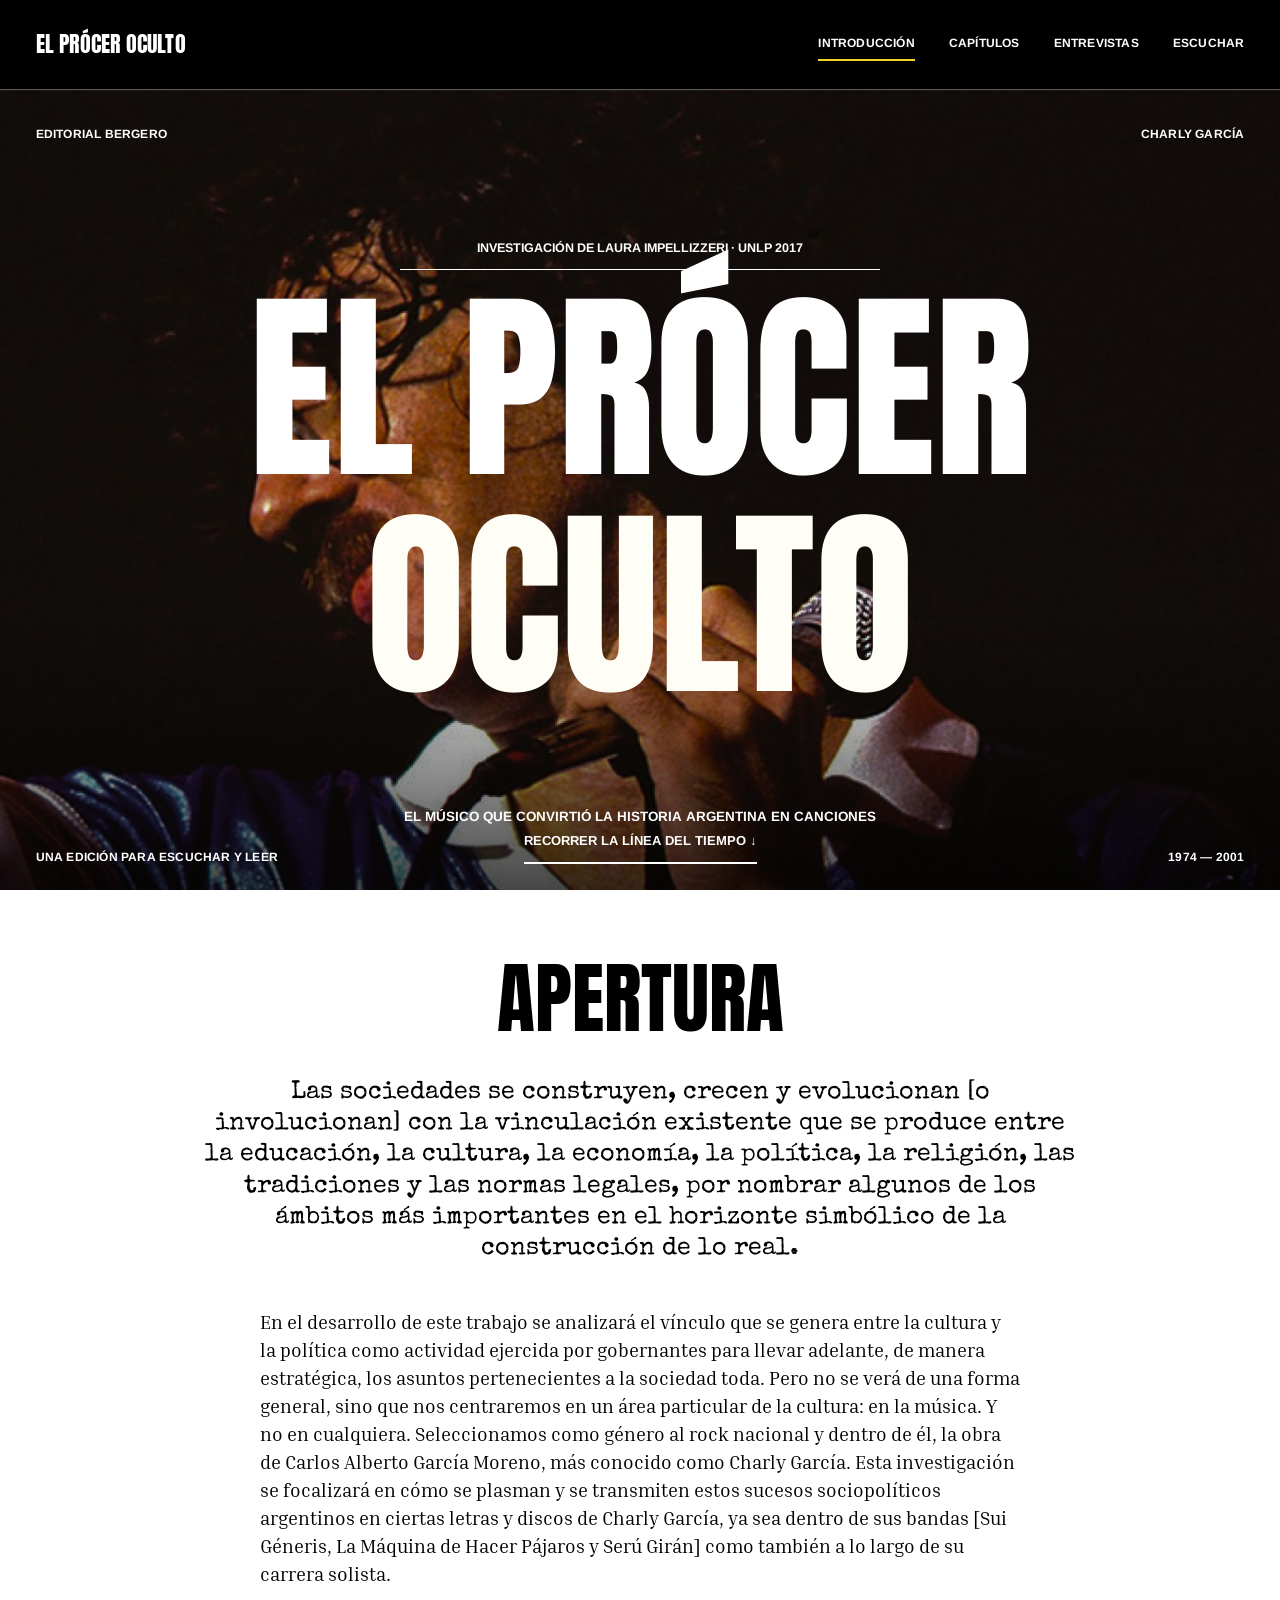
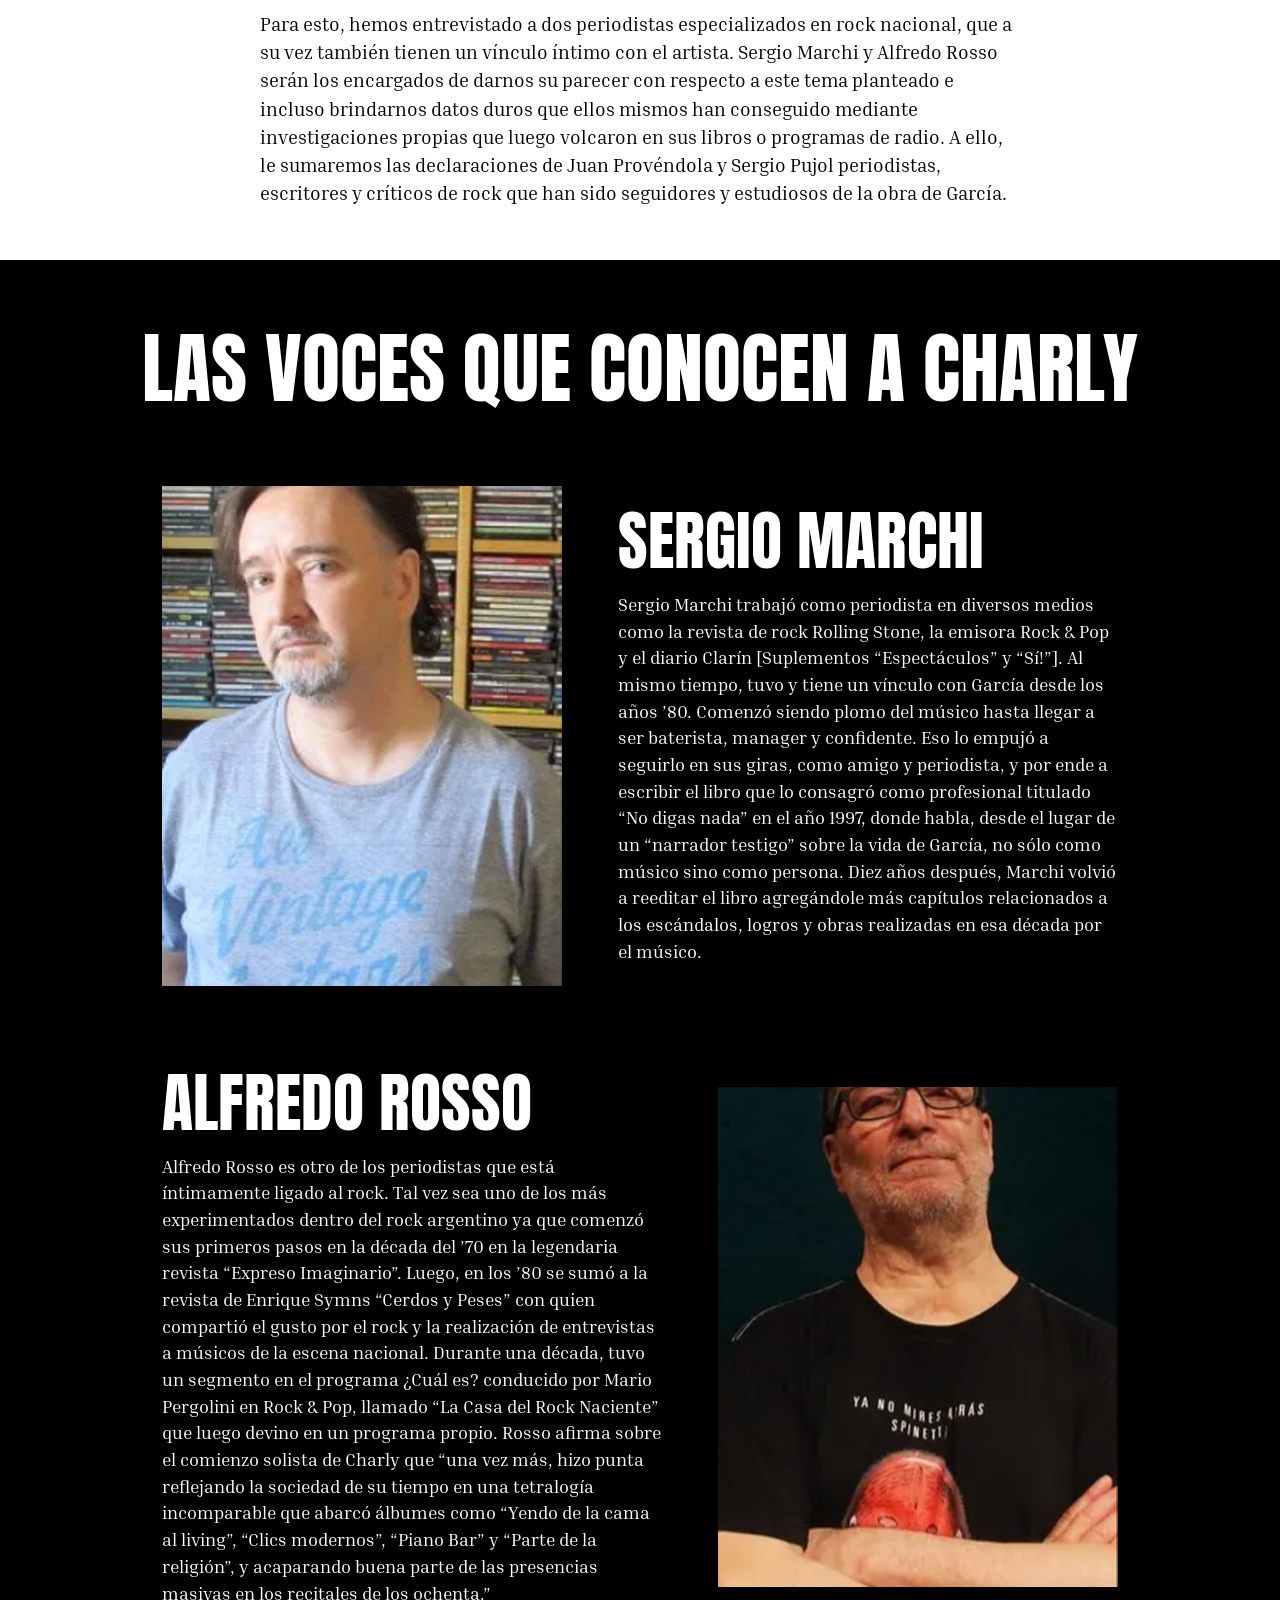
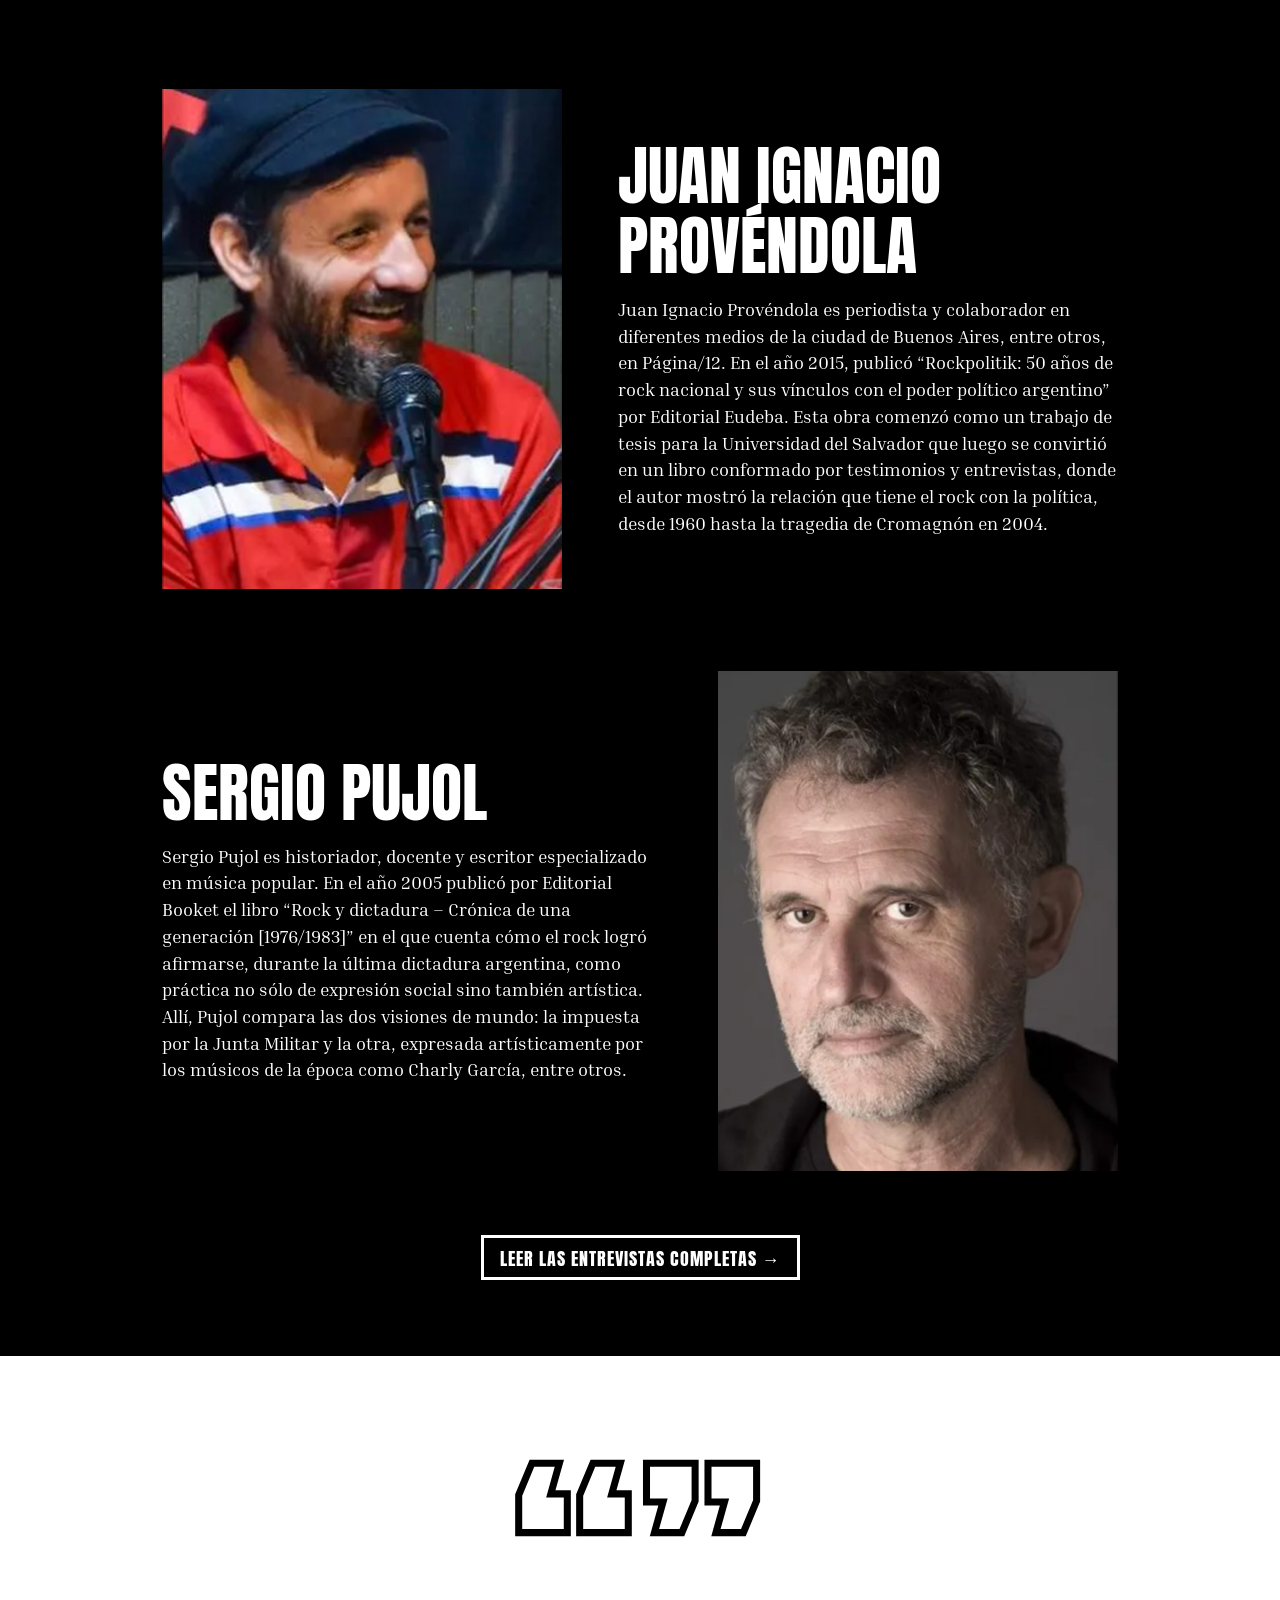
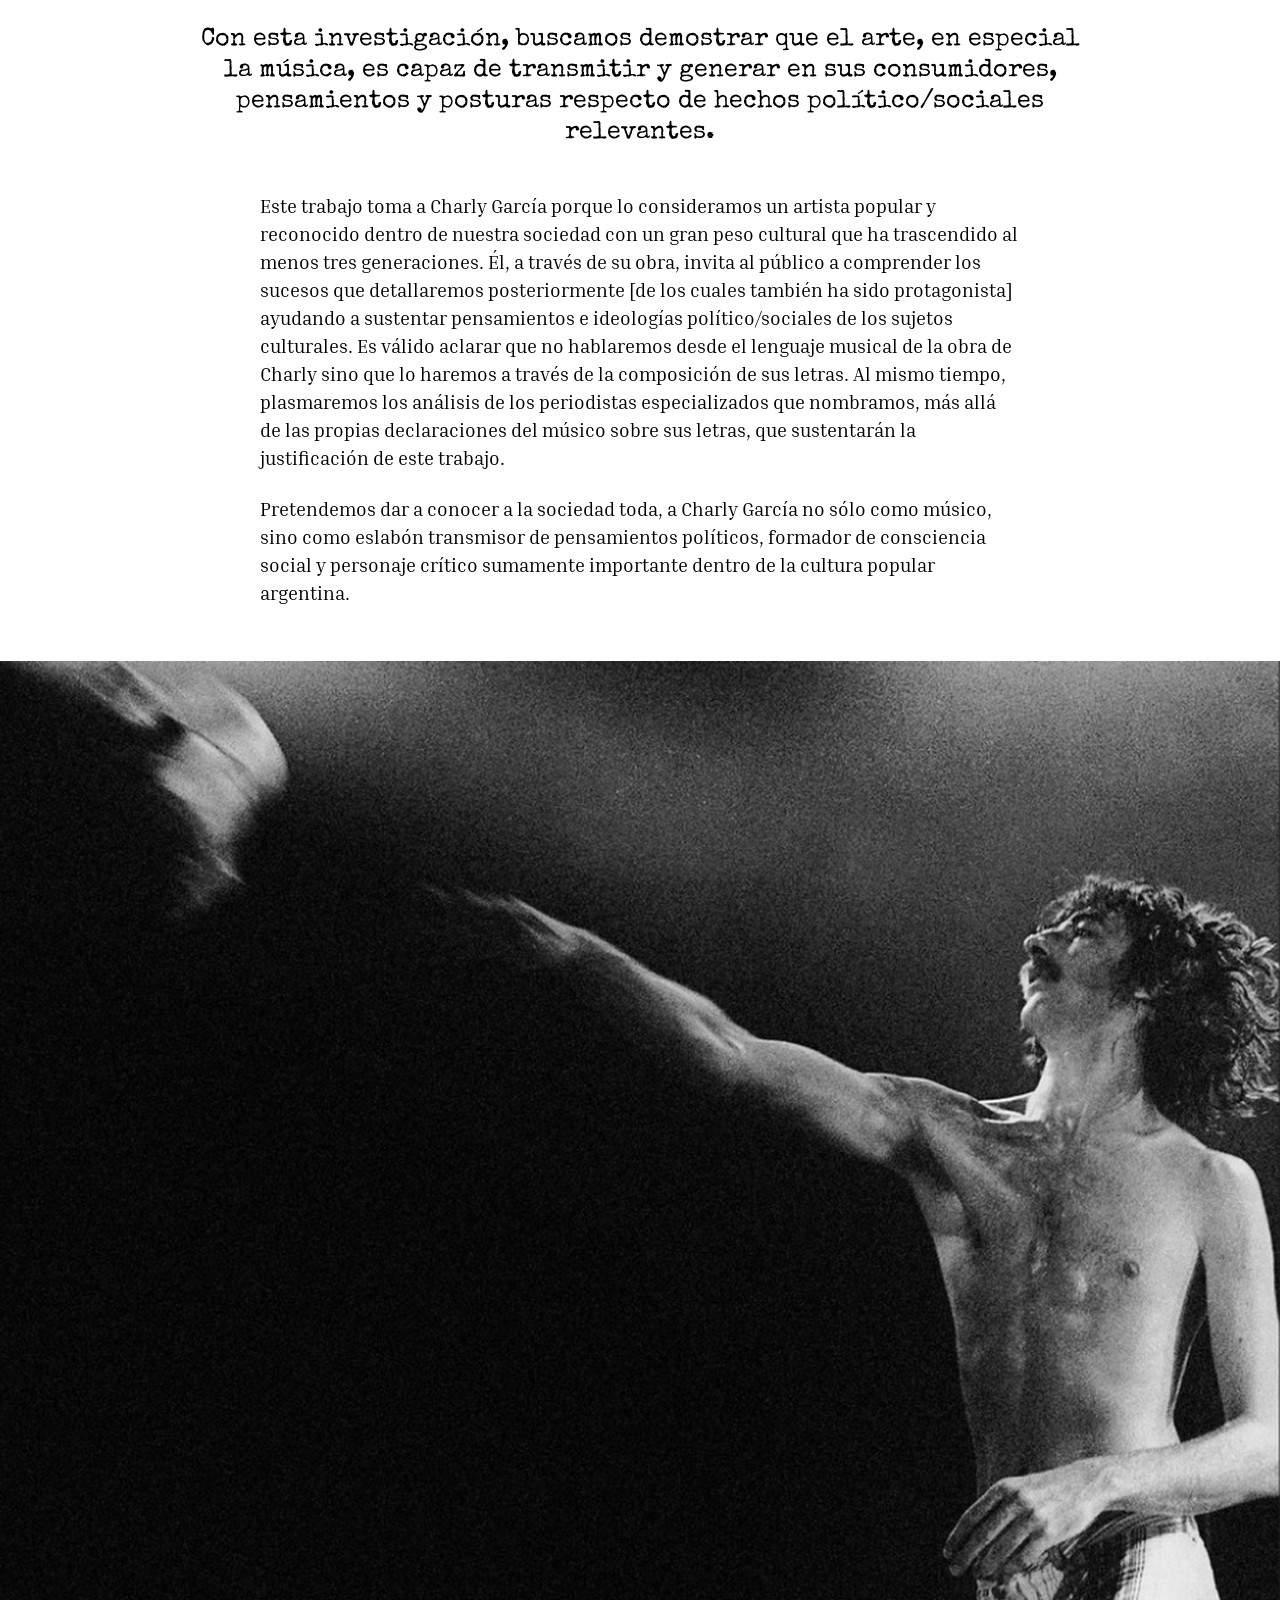
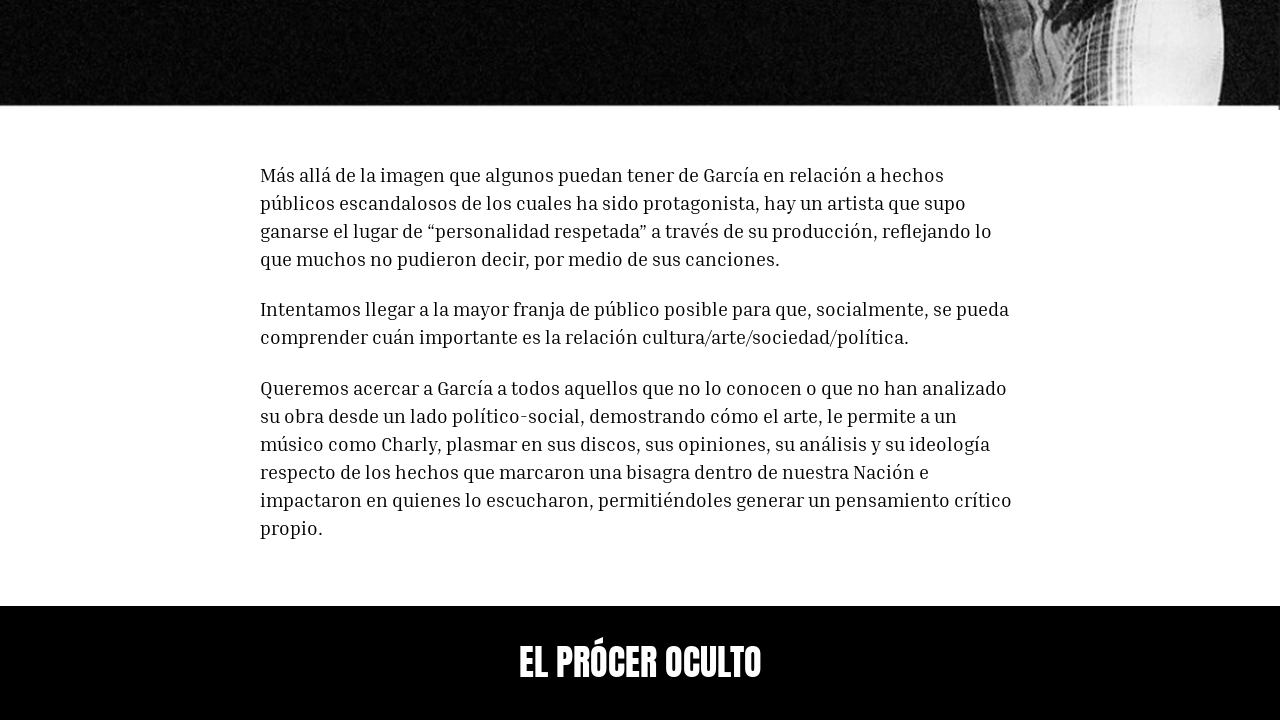
==== commit ec2f91c7: "Corregir Bergero, enlaces de Spotify y sumar vista previa al compartir - Portada: "Editorial Berguer" ====
--- a/index.html
+++ b/index.html
@@ -5,6 +5,18 @@
   <meta name="viewport" content="width=device-width, initial-scale=1">
   <title>El Prócer Oculto — Charly García</title>
   <meta name="description" content="Charly García: el músico que convirtió la historia argentina en canciones. Edición basada en la investigación de Laura Impellizzeri (UNLP, 2017).">
+  <link rel="icon" type="image/png" href="favicon.png">
+  <link rel="apple-touch-icon" href="assets/img/apple-touch-icon.png">
+  <meta property="og:type" content="website">
+  <meta property="og:site_name" content="El Prócer Oculto">
+  <meta property="og:title" content="El Prócer Oculto — Charly García">
+  <meta property="og:description" content="Charly García: el músico que convirtió la historia argentina en canciones. Edición basada en la investigación de Laura Impellizzeri (UNLP, 2017).">
+  <meta property="og:url" content="https://franciscofdg.github.io/elproceroculto/">
+  <meta property="og:image" content="https://franciscofdg.github.io/elproceroculto/assets/img/og.jpg">
+  <meta property="og:image:width" content="1200">
+  <meta property="og:image:height" content="630">
+  <meta property="og:locale" content="es_AR">
+  <meta name="twitter:card" content="summary_large_image">
   <link rel="preload" href="assets/fonts/anton-latin-400-normal.woff2" as="font" type="font/woff2" crossorigin>
   <link rel="stylesheet" href="css/styles.css">
 </head>
@@ -30,7 +42,7 @@
     <section class="portada">
       <img class="portada__foto" src="assets/img/hero-charly.jpg" alt="Charly García de perfil, con anteojos, cantando con un micrófono en la mano.">
       <div class="portada__fila">
-        <span class="rotulo">Editorial Berguero</span>
+        <span class="rotulo">Editorial Bergero</span>
         <span class="rotulo">Charly García</span>
       </div>
       <div class="portada__centro">
--- a/css/styles.css
+++ b/css/styles.css
@@ -101,24 +101,25 @@
 .seccion { padding-block: clamp(48px, 5vw, 72px) clamp(40px, 4.2vw, 60px); }
 .seccion--negra { background: var(--negro-puro); color: var(--blanco); }
 .titulo-seccion { font-family: var(--titular); font-weight: 400; font-size: clamp(44px, 6.1vw, 88px); line-height: 1.15; text-transform: uppercase; text-align: center; }
-.destacado { font-family: var(--maquina); font-size: clamp(21px, 2.5vw, 36px); line-height: 1.12; text-align: center; max-width: 884px; margin-inline: auto; }
-.destacado--ancho { max-width: none; }
-.prosa { font-size: clamp(18px, 2.05vw, 29px); line-height: 1.2; }
+.destacado { font-family: var(--maquina); font-size: clamp(20px, 1.95vw, 28px); line-height: 1.25; text-align: center; max-width: 884px; margin-inline: auto; }
+.destacado--ancho { max-width: 884px; }
+.prosa { font-size: clamp(18px, 1.46vw, 21px); line-height: 1.5; max-width: 760px; margin-inline: auto; }
 .prosa p + p { margin-top: 1.2em; }
 .apertura .destacado { margin-top: clamp(20px, 2.6vw, 38px); }
 .apertura .prosa { margin-top: clamp(28px, 3.4vw, 50px); }
 
 /* ---------- Las voces ---------- */
 .voces { padding-bottom: clamp(56px, 6vw, 96px); }
-.voces__lista { margin-top: clamp(36px, 7.8vw, 112px); display: grid; gap: clamp(48px, 8.6vw, 126px); }
-.voz { display: grid; grid-template-columns: 1fr 1fr; column-gap: 20px; align-items: start; }
-.voz__foto { width: 100%; max-width: 460px; aspect-ratio: 460 / 785; object-fit: cover; background: #d9d9d9; }
-.voz__nombre { font-family: var(--titular); font-weight: 400; font-size: clamp(40px, 6.1vw, 88px); line-height: 1.1; text-transform: uppercase; }
-.voz__bio { margin-top: clamp(10px, 1.2vw, 18px); font-size: clamp(18px, 2.08vw, 30px); line-height: 1.2; }
+.voces__lista { margin-top: clamp(36px, 5.6vw, 80px); display: grid; gap: clamp(48px, 6.4vw, 92px); }
+.voz { display: grid; grid-template-columns: 400px minmax(0, 500px); justify-content: center; column-gap: clamp(28px, 4.4vw, 64px); align-items: center; }
+.voz--invertida { grid-template-columns: minmax(0, 500px) 400px; }
+.voz__foto { width: 100%; max-width: 400px; aspect-ratio: 4 / 5; object-fit: cover; background: #d9d9d9; }
+.voz__nombre { font-family: var(--titular); font-weight: 400; font-size: clamp(40px, 5vw, 72px); line-height: 1.1; text-transform: uppercase; }
+.voz__bio { margin-top: clamp(10px, 1.2vw, 18px); font-size: clamp(17px, 1.39vw, 20px); line-height: 1.5; max-width: 500px; }
 .voz--invertida .voz__foto { order: 2; justify-self: end; }
-.voz--corta .voz__foto { aspect-ratio: 460 / 630; }
+.voz--corta .voz__foto { aspect-ratio: 4 / 5; }
 @media (max-width: 760px) {
-  .voz { grid-template-columns: 1fr; row-gap: 20px; }
+  .voz, .voz--invertida { grid-template-columns: 1fr; row-gap: 20px; }
   .voz--invertida .voz__foto { order: 0; justify-self: start; }
   .voz__foto { max-width: 320px; aspect-ratio: 4 / 5; }
 }
@@ -152,7 +153,6 @@
 .banda__foto { position: absolute; inset: 0; z-index: -2; width: 100%; height: 100%; object-fit: cover; }
 .banda__tinte { position: absolute; inset: 0; z-index: -1; mix-blend-mode: color; }
 .banda::after { content: ""; position: absolute; inset: 0; z-index: -1; background: radial-gradient(ellipse at 35% 50%, rgba(0, 0, 0, .28), transparent 62%); pointer-events: none; }
-.banda--provisoria::before { content: "imagen provisoria"; position: absolute; right: 14px; bottom: 12px; padding: 4px 8px; background: var(--papel); color: var(--negro); font-family: var(--maquina); font-size: 11px; letter-spacing: 1.2px; text-transform: uppercase; }
 .banda__in { display: flex; align-items: center; gap: clamp(18px, 8.9vw, 128px); }
 .banda__num { flex: none; }
 .numblk { display: grid; place-items: center; width: clamp(74px, 10.8vw, 155px); height: clamp(70px, 10.3vw, 148px); transform: rotate(-2deg); background: var(--color, var(--bordo)); font-family: var(--titular); font-size: clamp(62px, 9.72vw, 140px); line-height: .9; color: var(--blanco); }
@@ -193,6 +193,7 @@
 .cut__tag { position: absolute; left: 22px; bottom: -4px; padding: 4px 6px 2px; background: var(--papel); color: var(--negro); font-family: var(--maquina); font-size: 12px; line-height: 1.15; letter-spacing: 1.2px; text-transform: uppercase; box-shadow: 0 1px 0 rgba(0, 0, 0, .25); z-index: 2; }
 .cut--foto { background: #c9c6bd radial-gradient(rgba(11, 11, 11, .55) 1.1px, transparent 1.4px) 0 0 / 6px 6px; }
 .cut--foto img { position: absolute; inset: 0; width: 100%; height: 100%; object-fit: cover; filter: grayscale(1) contrast(1.08); }
+.cut--color img { filter: none; }
 .cut--foto.sin-foto::after { content: "falta la foto"; position: absolute; inset: 0; display: grid; place-items: center; font-family: var(--maquina); font-size: 13px; letter-spacing: 1.2px; text-transform: uppercase; color: var(--negro); }
 .recorte { padding: 34px 24px 40px; display: flex; flex-direction: column; justify-content: center; }
 .recorte p { font-family: var(--maquina); font-size: 19px; line-height: 1.34; }
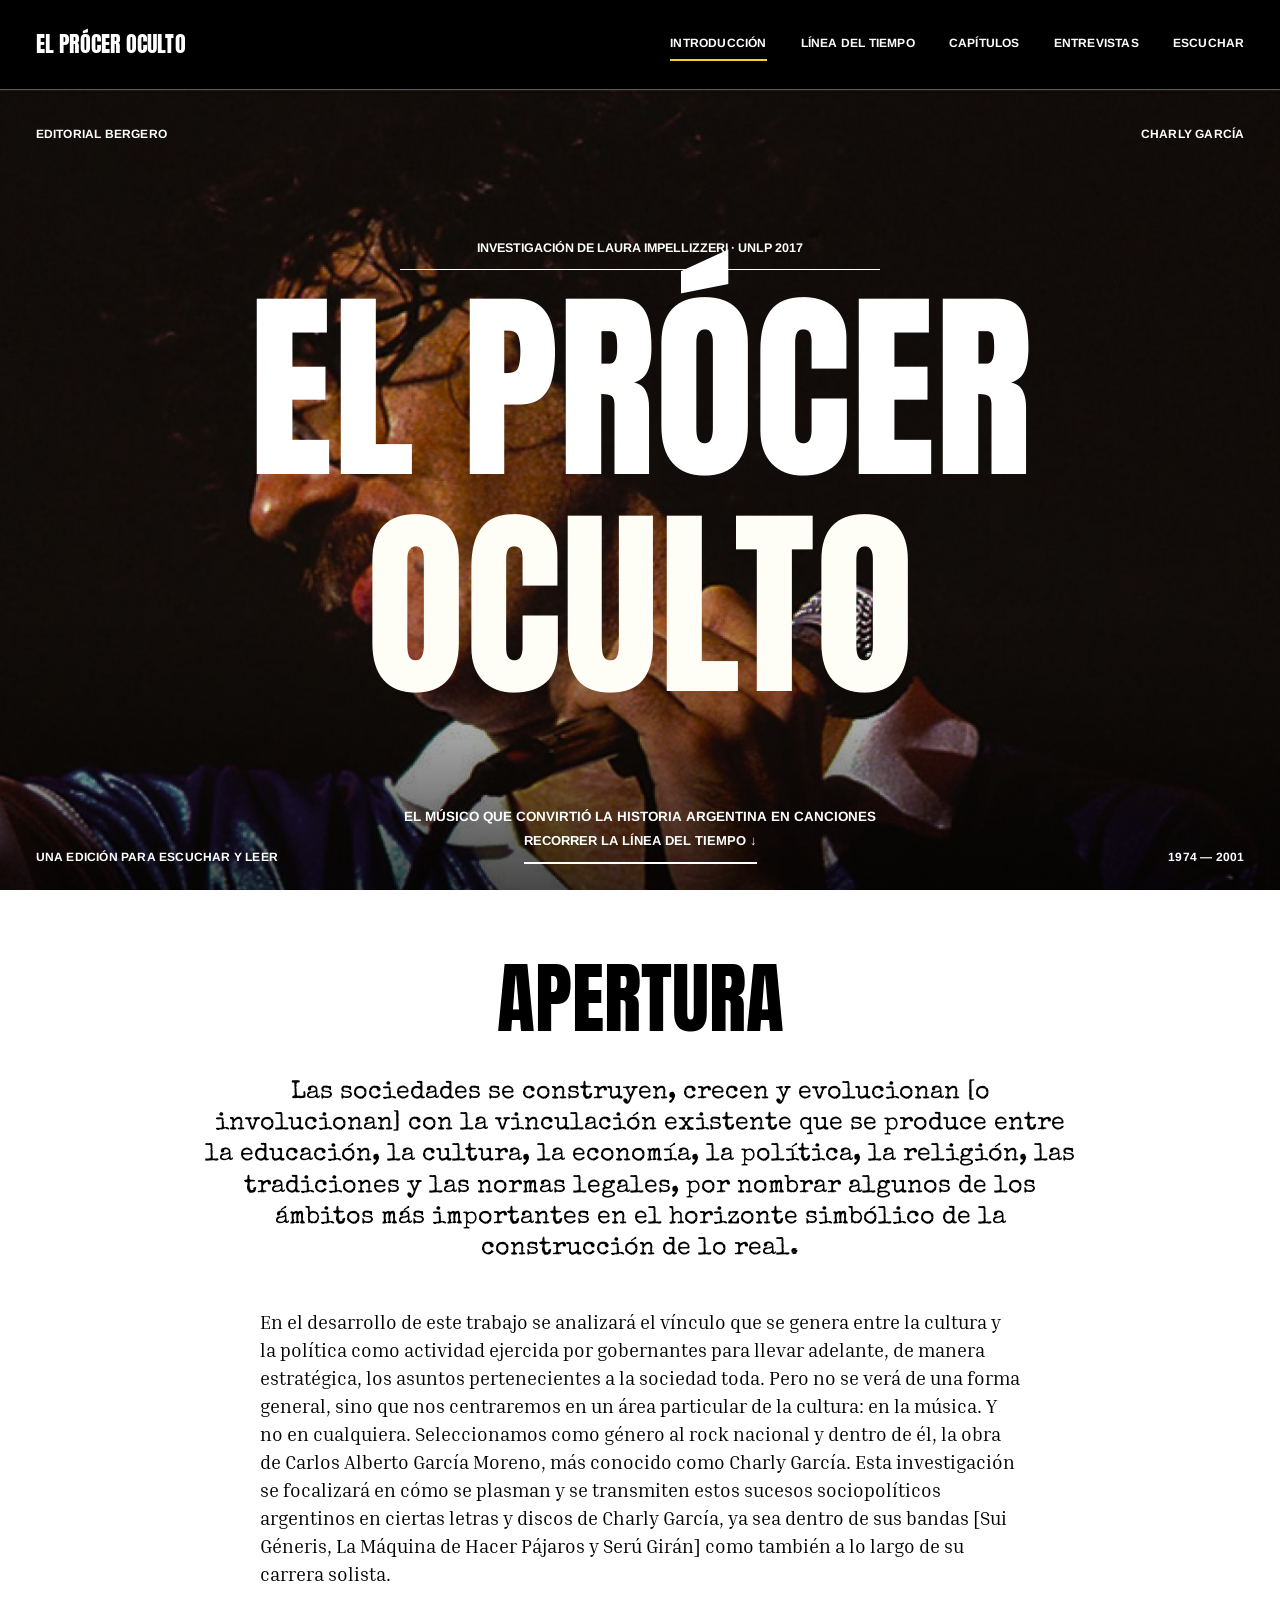
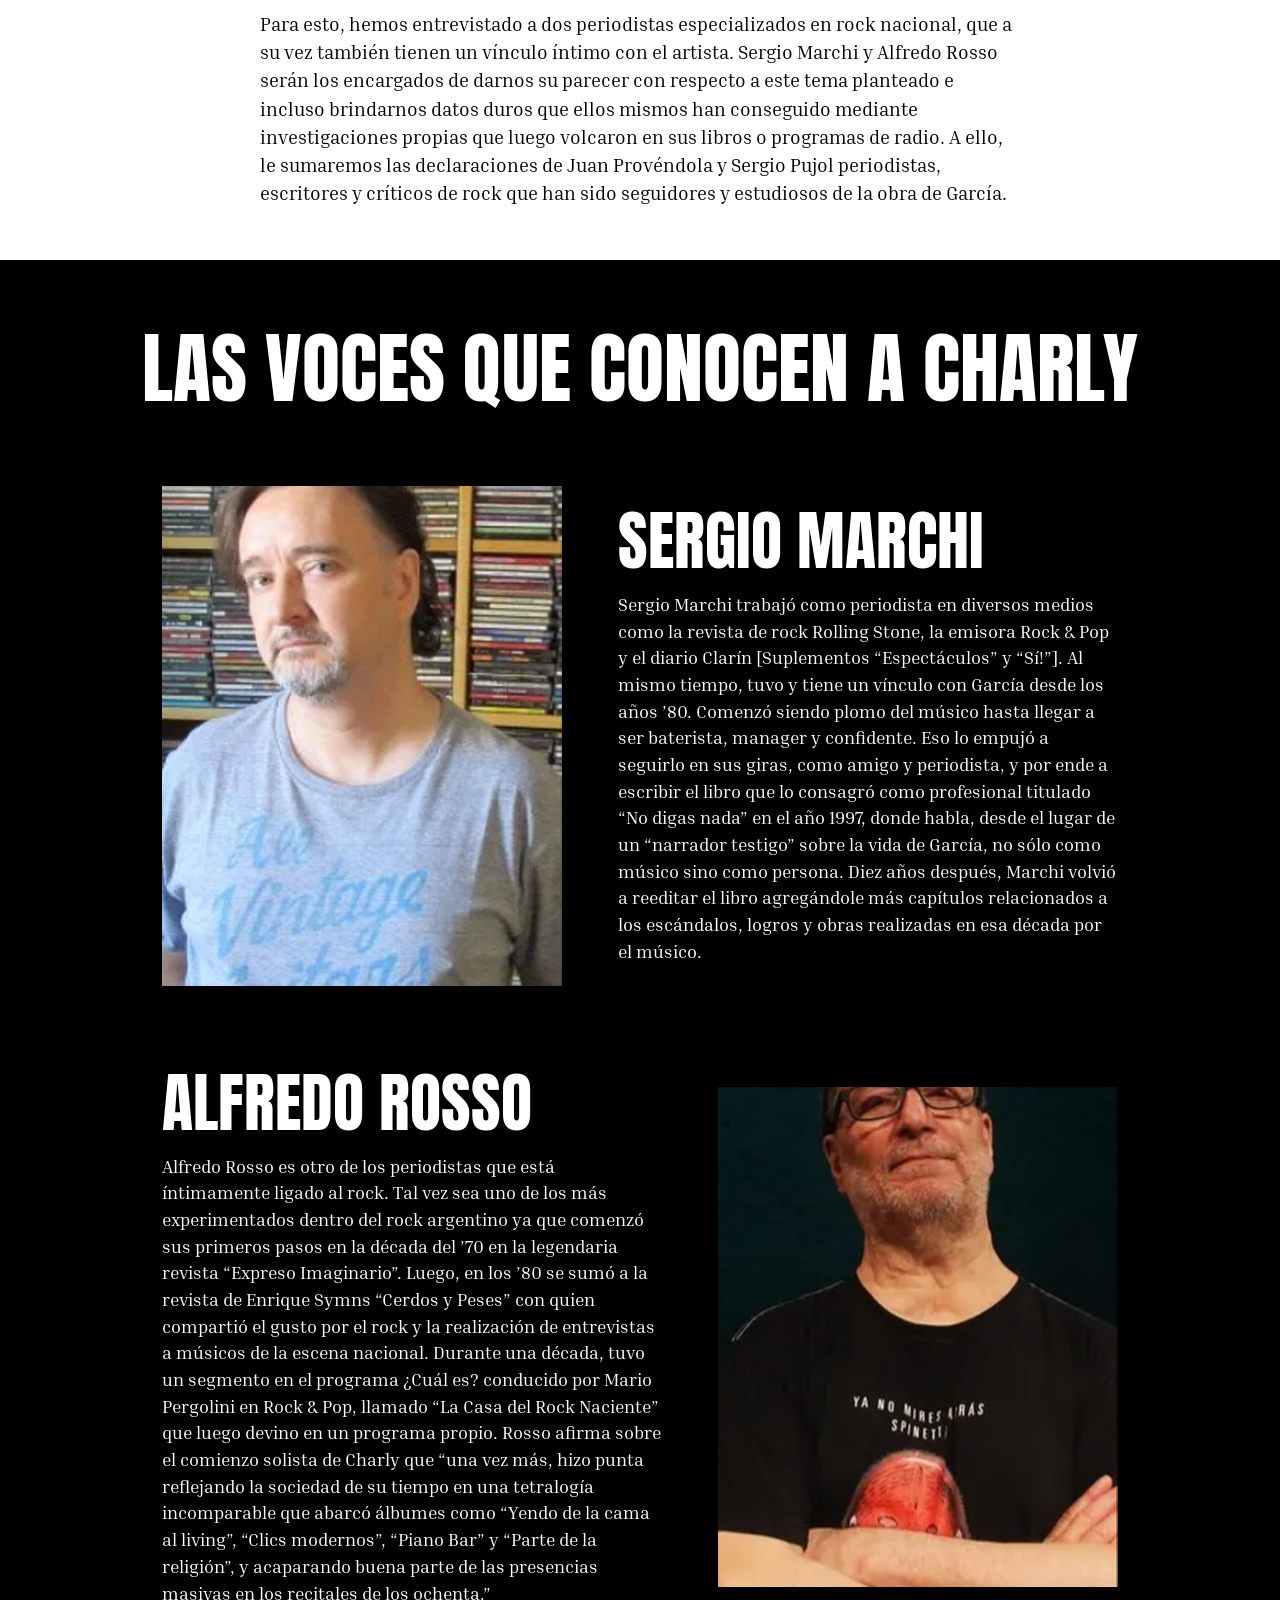
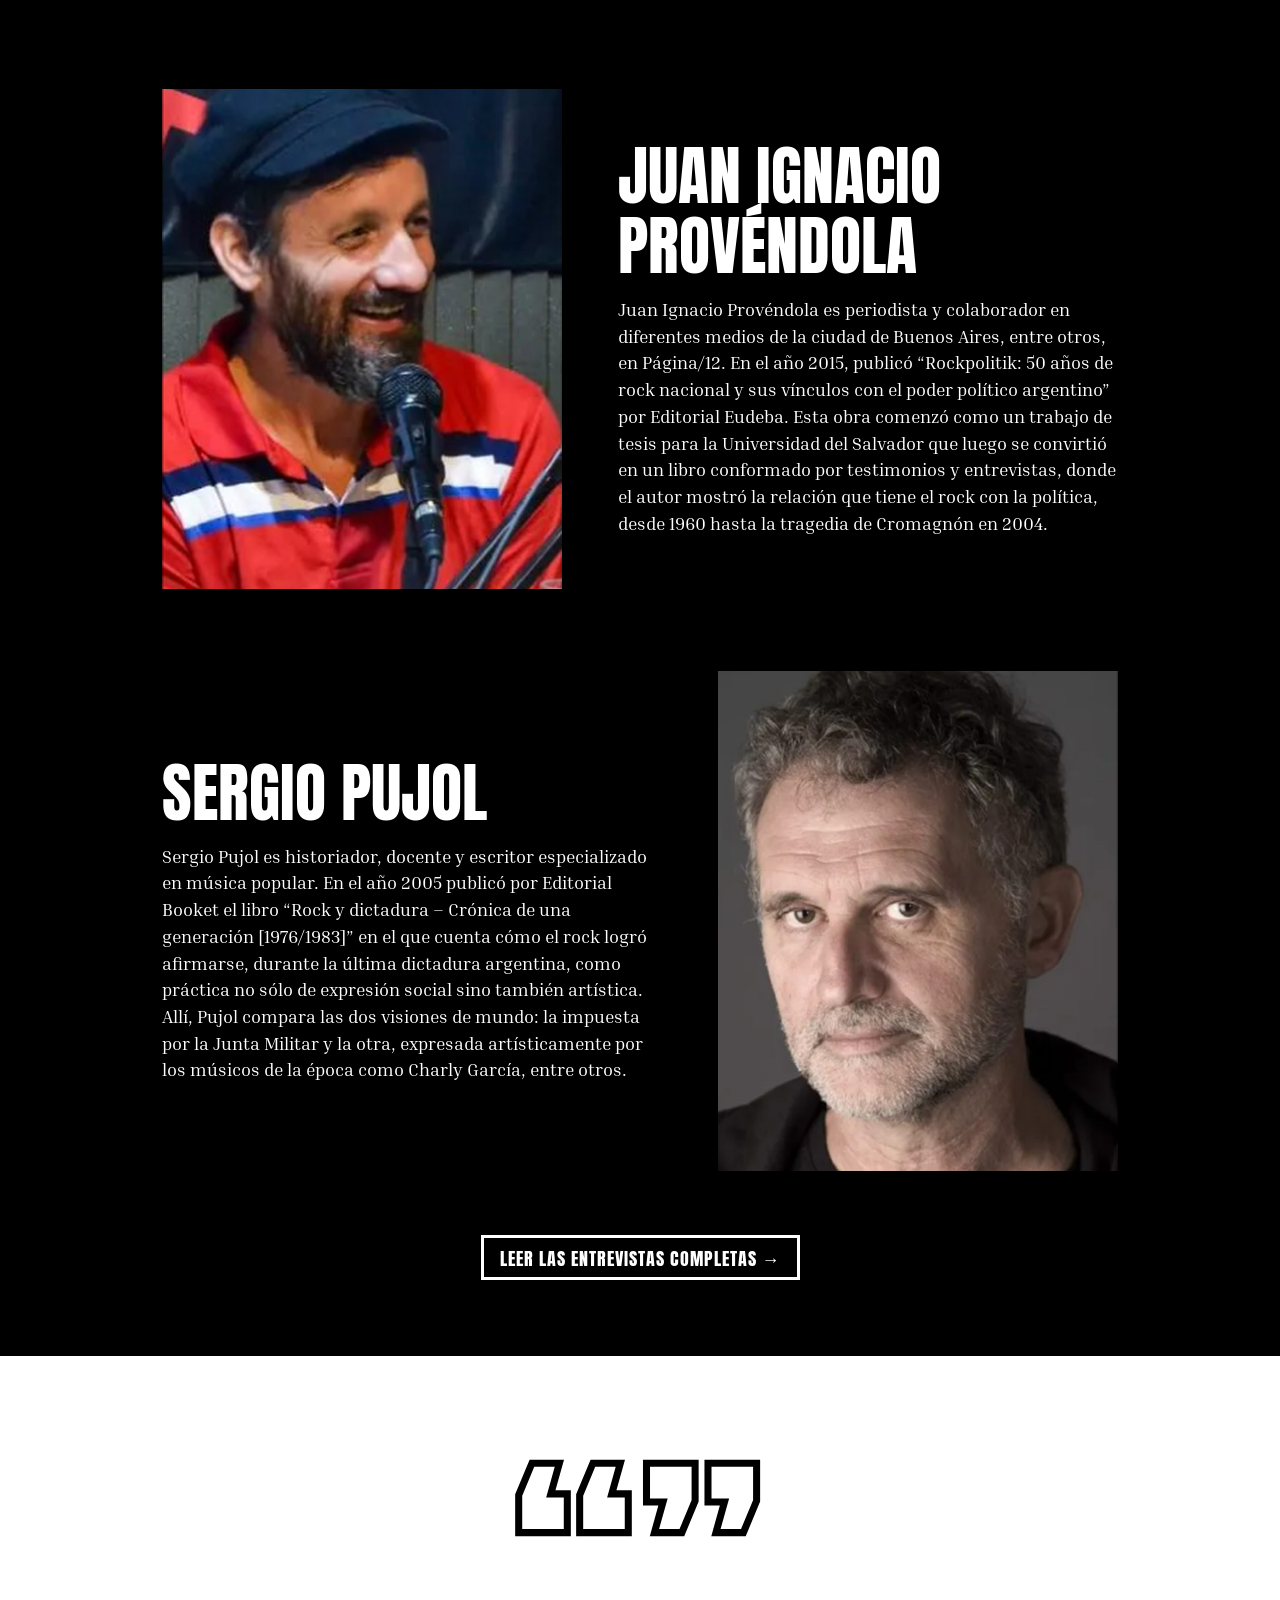
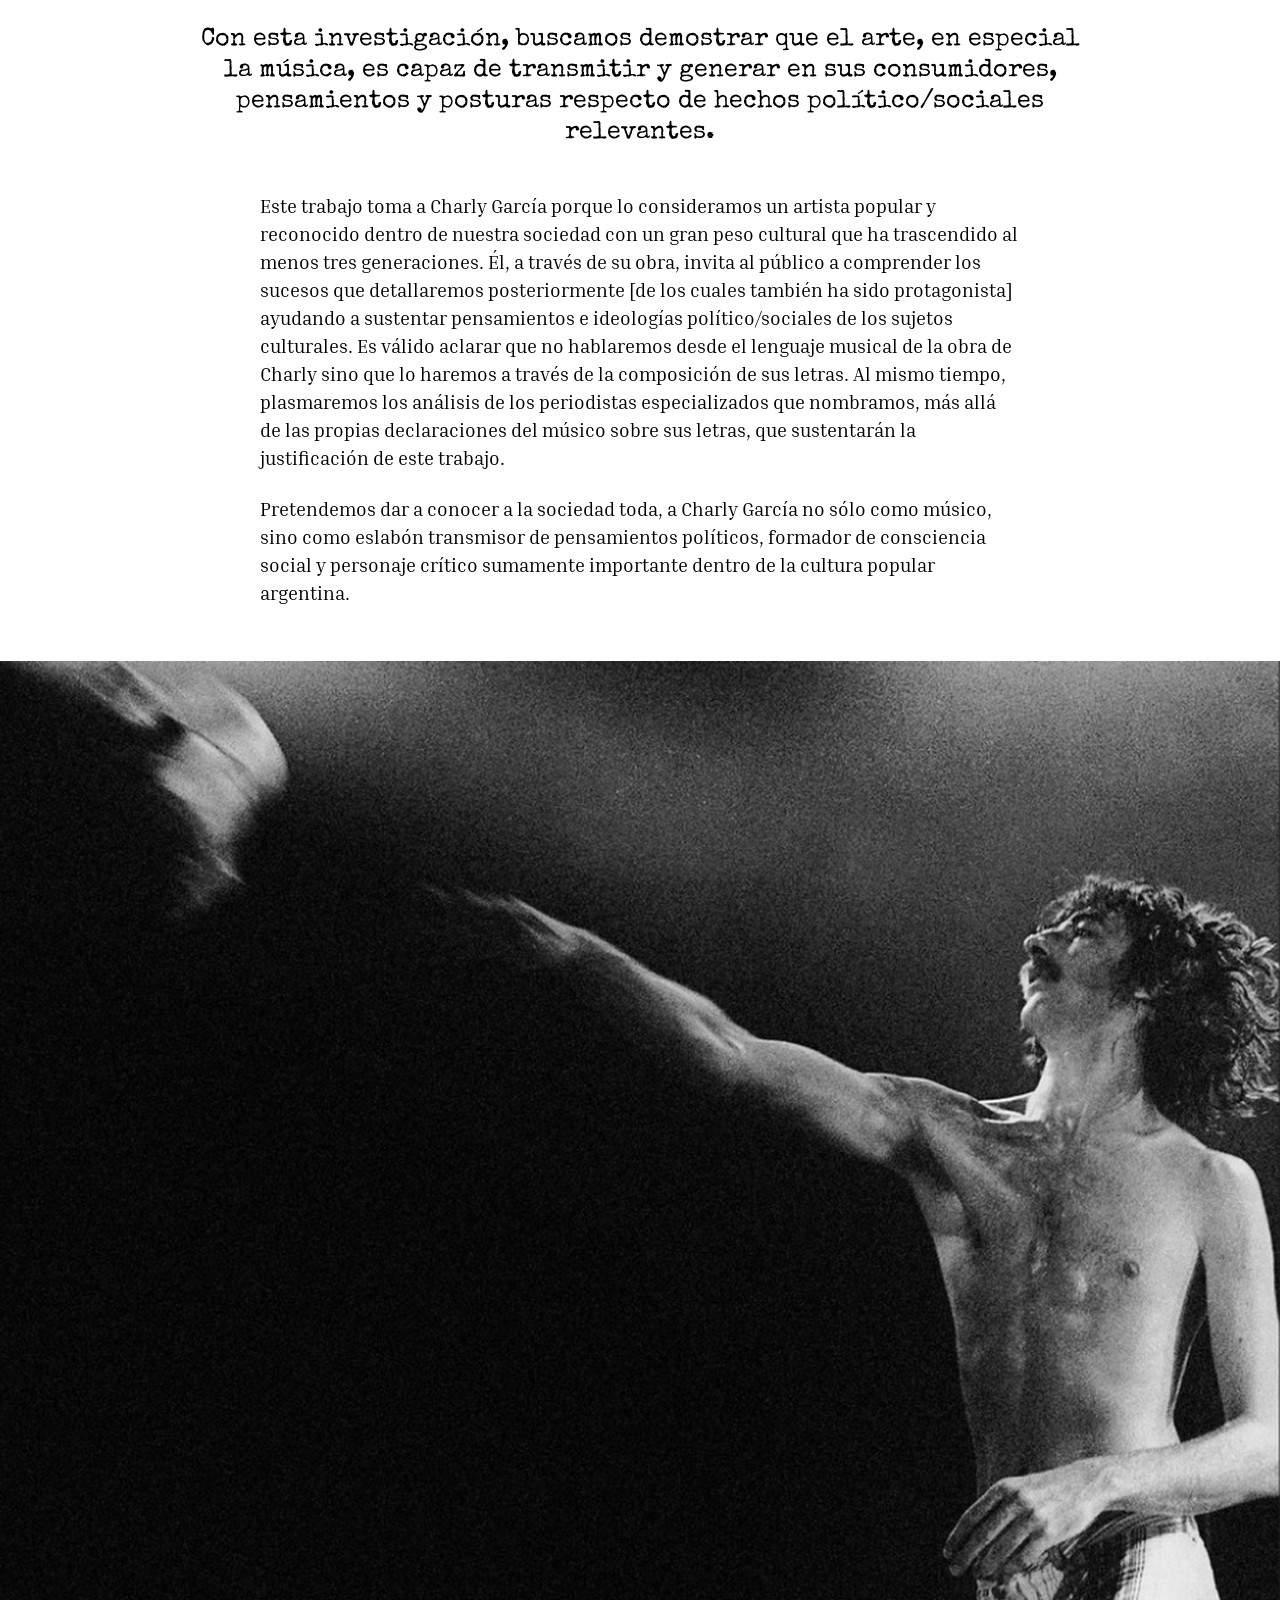
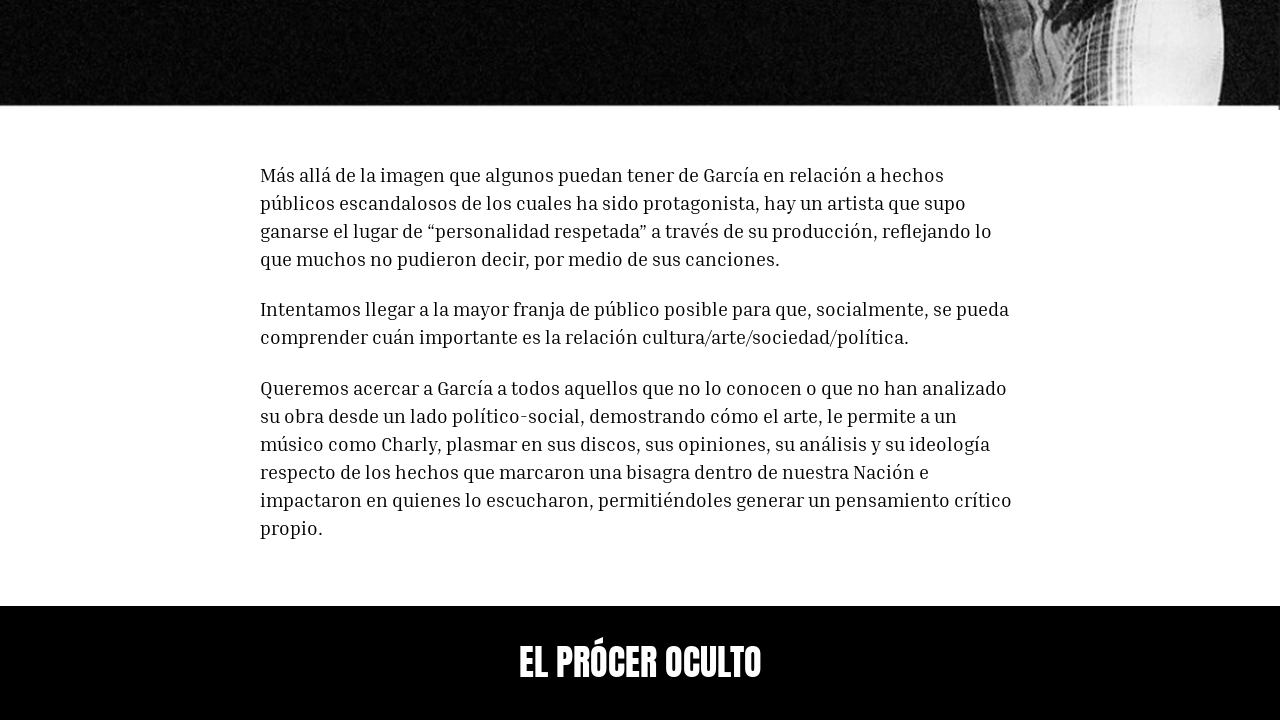
==== commit 9f103372: "Agregar la línea del tiempo 1974–2001 Página nueva con dos líneas de pincel paralelas: arriba los di" ====
--- a/index.html
+++ b/index.html
@@ -26,6 +26,7 @@
     <a class="nav__marca" href="index.html">EL PRÓCER OCULTO</a>
     <nav class="nav__links" id="menu" aria-label="Principal">
       <a href="index.html" aria-current="page">INTRODUCCIÓN</a>
+      <a href="linea-del-tiempo.html">LÍNEA DEL TIEMPO</a>
       <a href="capitulos.html">CAPÍTULOS</a>
       <a href="entrevistas.html">ENTREVISTAS</a>
       <a href="capitulos.html#escuchar">ESCUCHAR</a>
@@ -53,7 +54,7 @@
         <span class="rotulo">Una edición para escuchar y leer</span>
         <div>
           <p class="portada__bajada">El músico que convirtió la historia argentina en canciones</p>
-          <a class="portada__ir" href="capitulos.html">RECORRER LA LÍNEA DEL TIEMPO ↓</a>
+          <a class="portada__ir" href="linea-del-tiempo.html">RECORRER LA LÍNEA DEL TIEMPO ↓</a>
         </div>
         <span class="rotulo">1974 — 2001</span>
       </div>
--- a/css/styles.css
+++ b/css/styles.css
@@ -310,3 +310,90 @@
 .volver a, .boton { display: inline-block; padding: 10px 16px 7px; border: 3px solid currentColor; font-family: var(--titular); font-size: 18px; letter-spacing: 1px; text-transform: uppercase; text-decoration: none; transition: background .15s, color .15s, border-color .15s; }
 .volver a:hover, .boton:hover { background: var(--amarillo); border-color: var(--amarillo); color: var(--negro); }
 .voces__cta { margin-top: clamp(40px, 5vw, 72px); text-align: center; }
+
+/* ==========================================================================
+   LÍNEA DEL TIEMPO
+   ========================================================================== */
+
+.pagina-linea { background: var(--negro); }
+.tl-cab { background: var(--negro); color: var(--papel); padding: clamp(28px, 3vw, 44px) var(--margen) clamp(14px, 1.6vw, 22px); }
+.tl-cab__in { width: min(1200px, 100%); margin-inline: auto; }
+.tl-cab__titulo { font-family: var(--titular); font-weight: 400; font-size: clamp(44px, 5.6vw, 80px); line-height: .95; text-transform: uppercase; color: var(--amarillo); }
+.tl-cab__titulo span { display: inline-block; color: var(--papel); font-size: .5em; letter-spacing: .04em; margin-left: .3em; vertical-align: .12em; }
+.tl-cab__fila { display: flex; flex-wrap: wrap; align-items: center; justify-content: space-between; gap: 18px 32px; margin-top: clamp(14px, 1.6vw, 22px); }
+.tl-ref { display: flex; flex-wrap: wrap; gap: 8px 26px; font-family: var(--maquina); font-size: 14px; }
+.tl-ref li { display: flex; align-items: center; gap: 10px; }
+.tl-ref__linea { display: inline-block; width: 46px; height: 14px; -webkit-mask: url("../assets/img/pincel.png") 0 0 / 300px 100% repeat-x; mask: url("../assets/img/pincel.png") 0 0 / 300px 100% repeat-x; }
+.tl-ref__linea--charly { background: var(--amarillo); }
+.tl-ref__linea--pais { background: linear-gradient(90deg, #ea7d3c, #db166f, #2f9e1c, #1b78e2, #8a0f1e); }
+.tl-ctrl { display: flex; align-items: center; gap: 10px; }
+.tl-chips { display: flex; flex-wrap: wrap; gap: 6px; margin-right: 8px; }
+.tl-chips a { display: grid; place-items: center; width: 40px; height: 38px; border: 2px solid var(--papel); color: var(--papel); font-family: var(--titular); font-size: 20px; text-decoration: none; transition: background .15s, color .15s, transform .15s, border-color .15s; }
+.tl-chips a:hover, .tl-chips a.activo { background: var(--color); border-color: var(--color); color: var(--blanco); transform: rotate(-3deg); }
+.tl-flecha { width: 48px; height: 44px; border: 3px solid var(--papel); background: none; color: var(--papel); font-family: var(--titular); font-size: 24px; line-height: 1; cursor: pointer; transition: background .15s, color .15s, border-color .15s, opacity .15s; }
+.tl-flecha:hover { background: var(--amarillo); border-color: var(--amarillo); color: var(--negro); }
+.tl-flecha:disabled { opacity: .3; cursor: default; background: none; color: var(--papel); border-color: var(--papel); }
+
+/* ---------- Pista horizontal ---------- */
+.tl { position: relative; background: var(--negro); color: var(--papel); padding-bottom: clamp(28px, 3.4vw, 48px); }
+.tl__pista { overflow-x: auto; overflow-y: hidden; overscroll-behavior-x: contain; scrollbar-width: none; cursor: grab; scroll-padding-inline: var(--margen); }
+.tl__pista::-webkit-scrollbar { display: none; }
+.tl__pista.arrastrando { cursor: grabbing; user-select: none; }
+.tl__pista.arrastrando a { pointer-events: none; }
+.tl__pista:focus-visible { outline-offset: -3px; }
+.tl__anios { display: flex; width: max-content; padding-inline: var(--margen) 0; height: clamp(560px, calc(100vh - var(--nav) - 196px), 760px); }
+.tl-anio { position: relative; flex: none; width: 290px; display: grid; grid-template-rows: minmax(0, 1fr) 132px minmax(0, 1fr); }
+.tl-anio--ancho { width: 410px; }
+.tl-anio--salto { width: 70px; }
+.tl-anio--fin { width: 340px; }
+
+/* eje: las dos líneas de pincel */
+.tl-eje { position: relative; display: grid; place-items: center start; padding-left: 14px; }
+.tl-eje::before, .tl-eje::after { content: ""; position: absolute; left: 0; right: 0; height: 26px; -webkit-mask: url("../assets/img/pincel.png") 0 0 / 600px 100% repeat-x; mask: url("../assets/img/pincel.png") 0 0 / 600px 100% repeat-x; }
+.tl-eje::before { top: 30px; background: var(--amarillo); }
+.tl-eje::after { bottom: 30px; background: var(--color, #555); }
+.tl-anio:nth-child(odd) .tl-eje::before, .tl-anio:nth-child(odd) .tl-eje::after { -webkit-mask-position: -290px 0; mask-position: -290px 0; }
+.tl-anio--salto .tl-eje::after, .tl-anio--fin .tl-eje::after { background: #555; }
+.tl-anio--fin .tl-eje::before, .tl-anio--fin .tl-eje::after { right: 55%; -webkit-mask-image: url("../assets/img/pincel.png"), linear-gradient(90deg, #000 40%, transparent); mask-image: url("../assets/img/pincel.png"), linear-gradient(90deg, #000 40%, transparent); -webkit-mask-composite: source-in; mask-composite: intersect; }
+.tl-eje__num { position: relative; z-index: 1; font-family: var(--titular); font-size: 118px; line-height: 1; color: var(--blanco); letter-spacing: -.01em; text-shadow: 0 0 2px var(--negro), 0 3px 18px rgba(0, 0, 0, .65); }
+.tl-eje__salto { position: relative; z-index: 1; width: 100%; text-align: center; font-family: var(--titular); font-size: 50px; color: var(--papel); text-shadow: 0 0 10px var(--negro), 0 0 4px var(--negro); }
+
+/* acontecimientos */
+.tl-anio__arriba, .tl-anio__abajo { display: flex; flex-direction: column; gap: 12px; padding: 14px 26px 14px 14px; border-left: 1px dashed rgba(244, 239, 227, .28); }
+.tl-anio__arriba { justify-content: flex-end; padding-bottom: 18px; }
+.tl-anio__abajo { justify-content: flex-start; padding-top: 18px; }
+.tl-anio--salto .tl-anio__arriba, .tl-anio--salto .tl-anio__abajo, .tl-anio--fin .tl-anio__arriba { border-left: 0; }
+.tl-ev { display: block; }
+.tl-ev__tit { display: block; font-family: var(--titular); font-size: 20px; line-height: 1.08; text-transform: uppercase; color: var(--papel); }
+.tl-ev--disco .tl-ev__tit { color: var(--amarillo); }
+.tl-ev__det { display: block; margin-top: 4px; font-family: var(--maquina); font-size: 13px; line-height: 1.4; color: rgba(244, 239, 227, .82); }
+.tl-pa { font-family: var(--lectura); font-size: 16px; line-height: 1.32; color: var(--papel); }
+.tl-pa__fecha { display: inline-block; margin-right: 4px; padding: 1px 6px 0; background: var(--claro, var(--color)); color: var(--negro); font-family: var(--titular); font-size: 13px; letter-spacing: .6px; text-transform: uppercase; transform: rotate(-2deg); }
+
+/* marca de etapa */
+.tl-etapa { position: absolute; top: 14px; left: 14px; z-index: 2; display: inline-flex; align-items: center; gap: 8px; font-family: var(--titular); font-size: 14px; letter-spacing: 1.68px; text-transform: uppercase; color: var(--claro); text-decoration: none; scroll-margin-left: var(--margen); }
+.tl-etapa__num { display: inline-block; padding: 2px 7px 0; background: var(--color); color: var(--blanco); font-size: 18px; letter-spacing: 0; transform: rotate(-3deg); }
+.tl-etapa:hover { color: var(--amarillo); }
+.tl-anio:has(.tl-etapa) .tl-anio__arriba { border-left: 3px solid var(--color); padding-top: 48px; }
+.tl-anio:has(.tl-etapa) .tl-anio__abajo { border-left: 3px solid var(--color); }
+
+.tl-fin { display: flex; align-items: flex-start; padding-left: 40px; border: 0; }
+.tl-fin .boton { color: var(--papel); }
+
+/* progreso */
+.tl__progreso { width: min(1200px, 100% - 2 * var(--margen)); height: 3px; margin: 8px auto 0; background: rgba(244, 239, 227, .2); }
+.tl__progreso span { display: block; height: 100%; width: 0; background: var(--amarillo); }
+.tl__ayuda { width: min(1200px, 100% - 2 * var(--margen)); margin: 10px auto 0; font-family: var(--maquina); font-size: 13px; letter-spacing: .8px; color: rgba(244, 239, 227, .65); text-align: right; }
+
+@media (max-width: 760px) {
+  .tl-chips, .tl-flecha { display: none; }
+  .tl__anios { height: auto; min-height: 560px; }
+  .tl-anio { width: 250px; grid-template-rows: minmax(230px, 1fr) 108px minmax(210px, 1fr); }
+  .tl-anio--ancho { width: 330px; }
+  .tl-anio--salto { width: 52px; }
+  .tl-anio--fin { width: 280px; }
+  .tl-eje__num { font-size: 92px; }
+  .tl-eje::before { top: 22px; } .tl-eje::after { bottom: 22px; }
+  .tl-ev__tit { font-size: 18px; }
+  .tl-pa { font-size: 15px; }
+}
